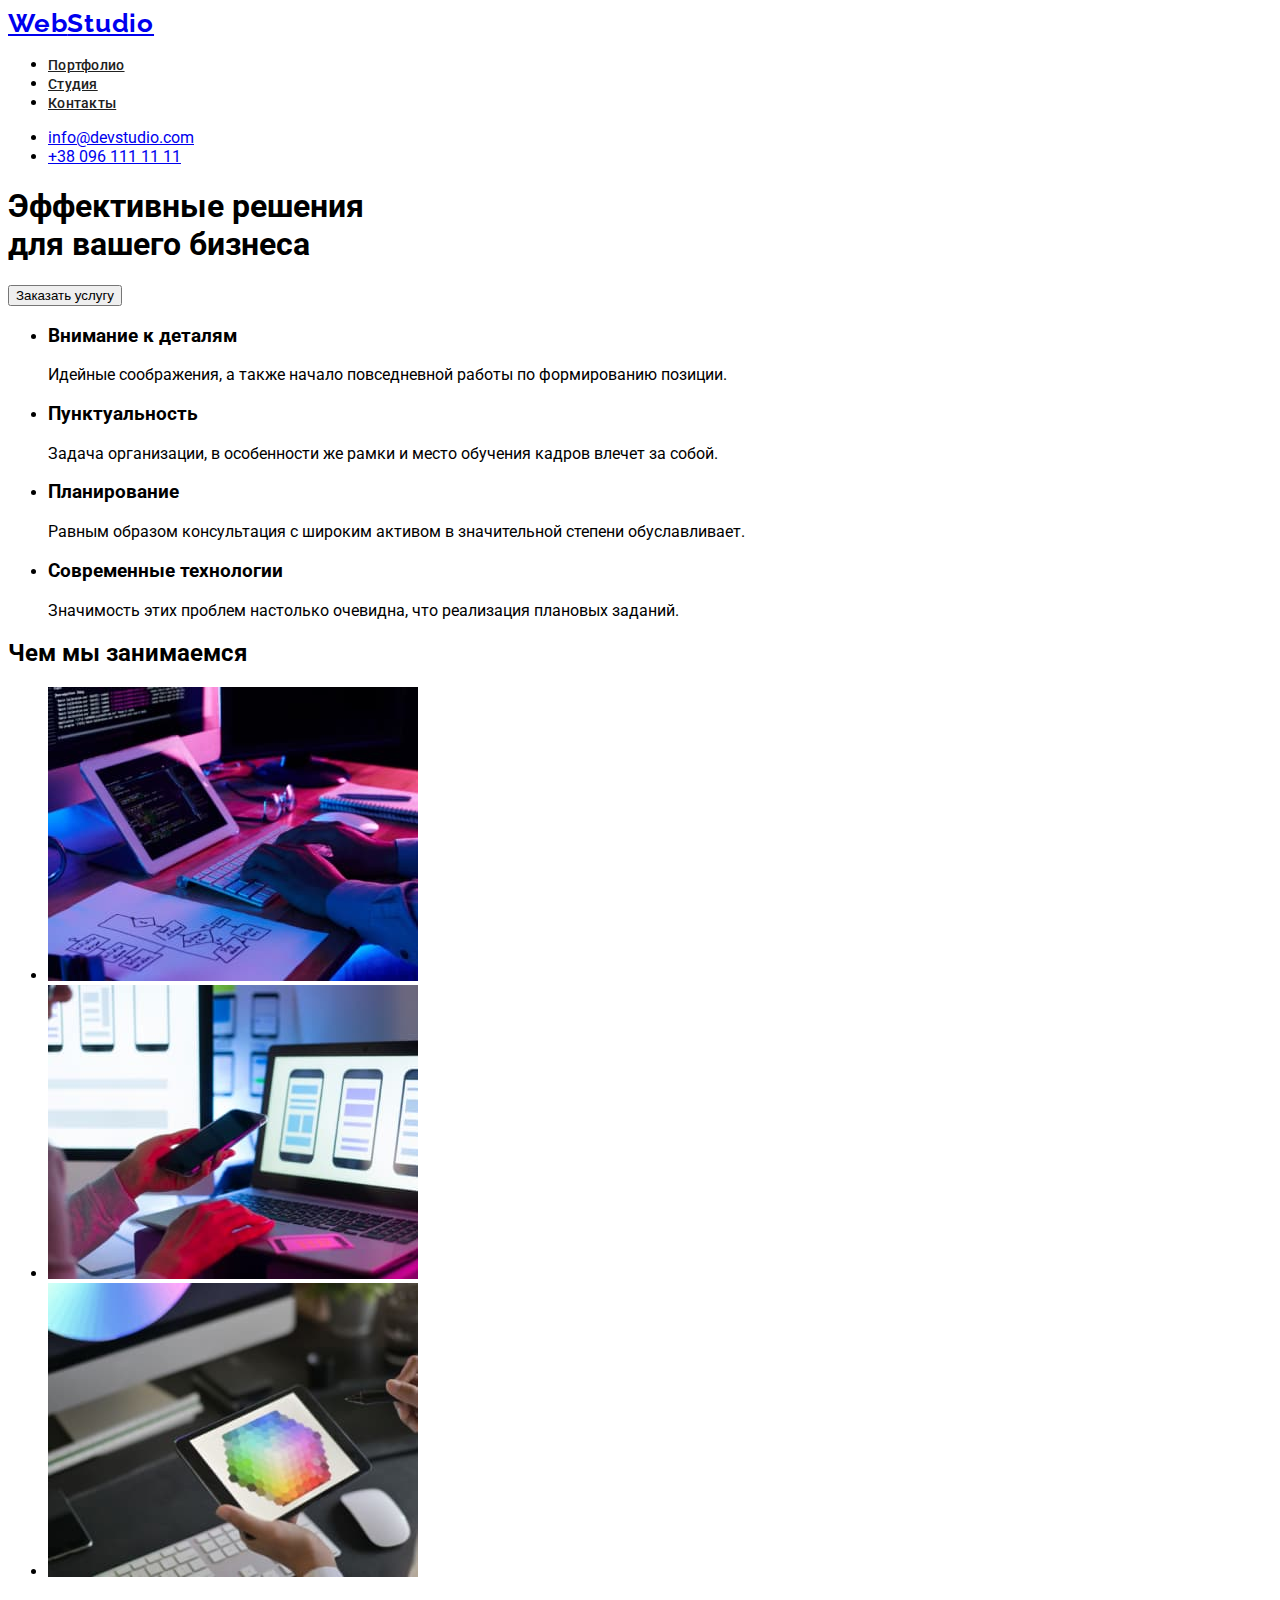
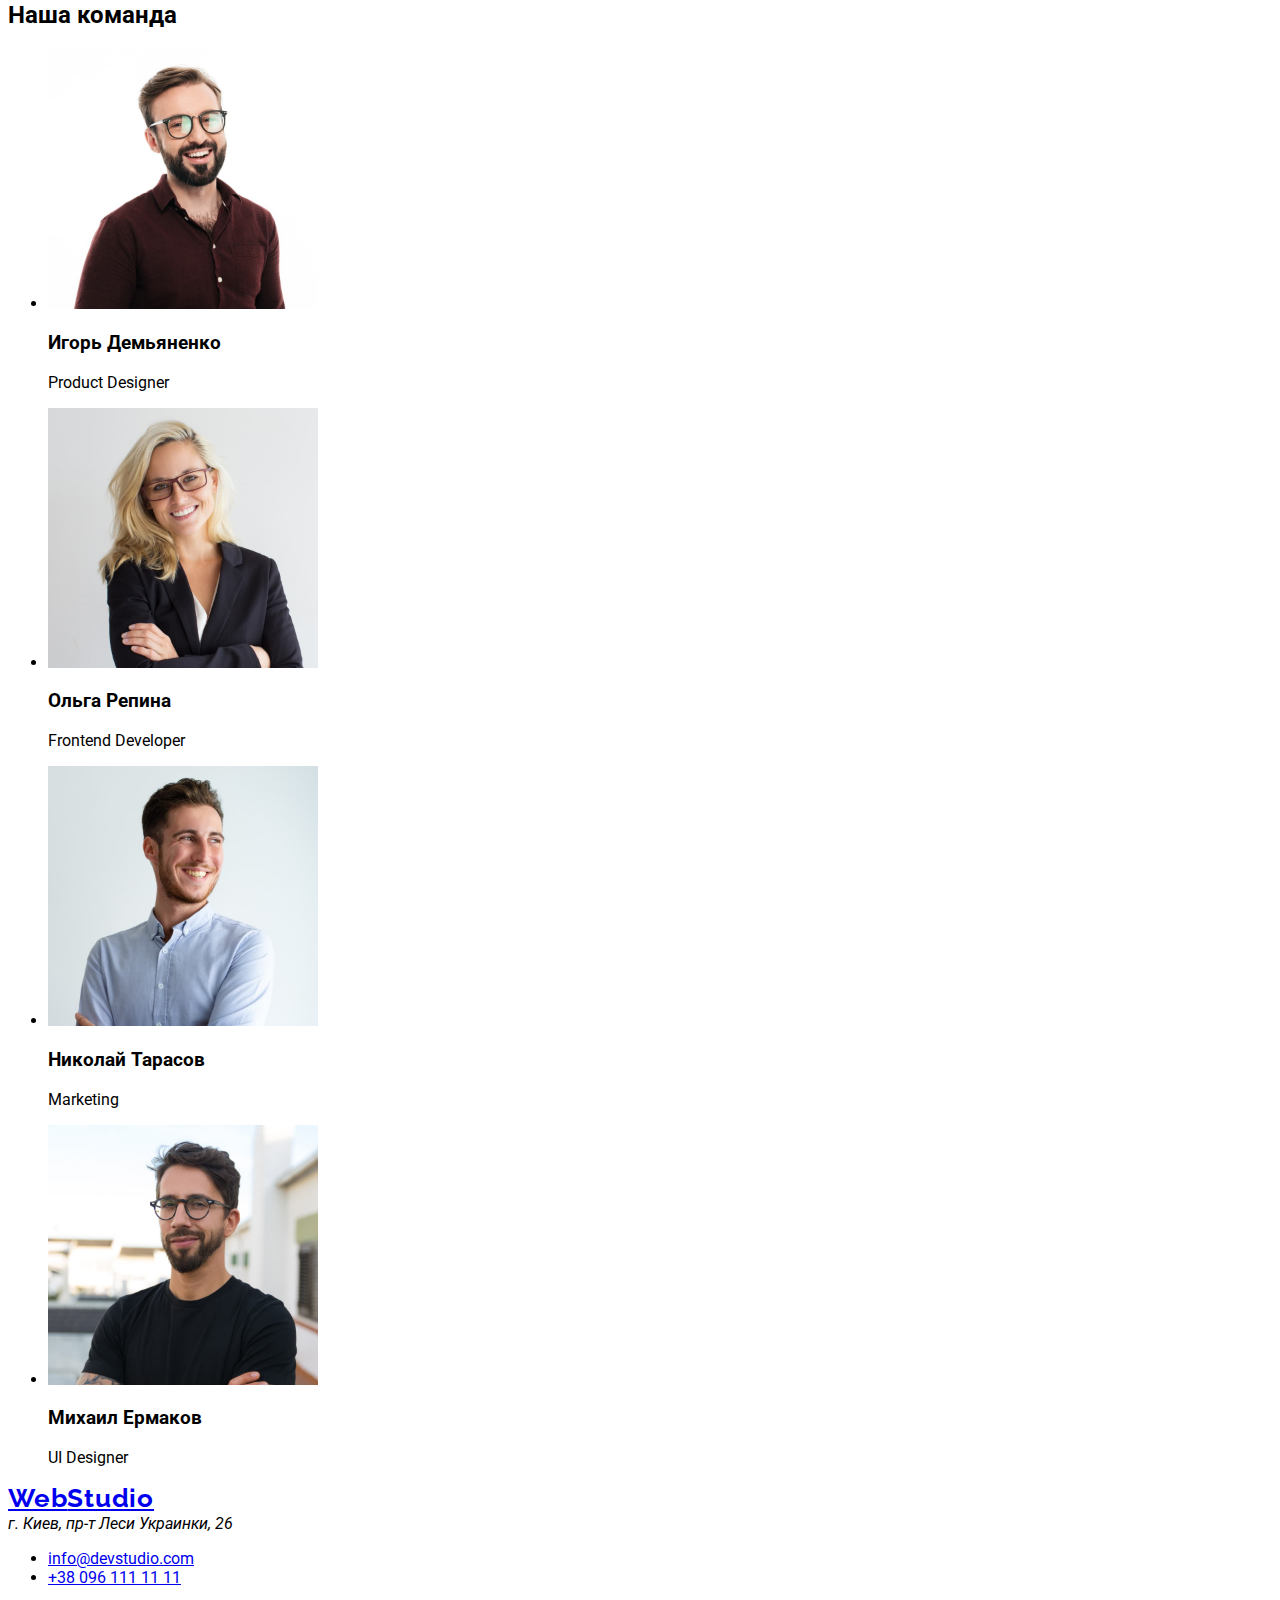
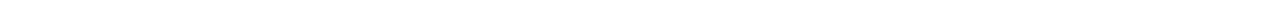
==== index.html @ a4165c79 "Add styles" ====
<!DOCTYPE html>
<html lang="ru">
<head>
    <meta charset="UTF-8">
    <meta http-equiv="X-UA-Compatible" content="IE=edge">
    <meta name="viewport" content="width=device-width, initial-scale=1.0">
    <title>WebStudio</title>
    <link rel="preconnect" href="https://fonts.googleapis.com">
    <link rel="preconnect" href="https://fonts.gstatic.com" crossorigin>
    <link href="https://fonts.googleapis.com/css2?family=Raleway:wght@700&family=Roboto:wght@400;500;700;900&display=swap"
        rel="stylesheet">
    <link rel="stylesheet" href="https://cdnjs.cloudflare.com/ajax/libs/modern-normalize/1.1.0/modern-normalize.min.css"
        integrity="sha512-wpPYUAdjBVSE4KJnH1VR1HeZfpl1ub8YT/NKx4PuQ5NmX2tKuGu6U/JRp5y+Y8XG2tV+wKQpNHVUX03MfMFn9Q=="
        crossorigin="anonymous" referrerpolicy="no-referrer" />
    <link rel="stylesheet" href="./css/styles.css">
</head>
<body>
<header>
    <a class="logo-header" href="./index.html" lang="en"><span>Web</span>Studio</a>
    <nav>
        <ul>
            <li><a href="./portfolio.html" class="nav-link">Портфолио</a></li>
            <li><a href="./index.html" class="nav-link">Студия</a></li>
            <li><a href="#contacts" class="nav-link">Контакты</a></li>
        </ul>
    </nav>
        <ul>
            <li><a href="mailto:info@devstudio.com">info@devstudio.com</a></li>
            <li><a href="tel:+380961111111">+38 096 111 11 11</a></li>
        </ul>
    </header>

<main>
    <!--Герой-->
    <section>
        <h1>Эффективные решения<br>для вашего бизнеса</h1>
        <button type="button">Заказать услугу</button>
    </section>
    
    <!--Особенности-->
    <section>
        <h2 style="display: none">Особенности</h2>
        <ul>
            <li>
                <h3>Внимание к деталям</h3>
                <p>Идейные соображения, а также начало повседневной работы по формированию позиции.</p>
            </li>
            <li>
                <h3>Пунктуальность</h3>
                <p>Задача организации, в особенности же рамки и место обучения кадров влечет за собой.</p>
            </li>
            <li>
                <h3>Планирование</h3>
                <p>Равным образом консультация с широким активом в значительной степени обуславливает.</p>
            </li>
            <li>
                <h3>Современные технологии</h3>
                <p>Значимость этих проблем настолько очевидна, что реализация плановых заданий.</p>
            </li>
        </ul>
    </section>

    <!--Чем мы занимаемся-->
    <section>
        <h2>Чем мы занимаемся</h2>
        <ul>
            <li>
                <img src="./img/img1.jpg" alt="Планшет и клавиатура на столе" width="370">
            </li>
            <li>
                <img src="./img/img2.jpg" alt="Смартфон в руках на фоне ноутбука" width="370">
            </li>
            <li>
                <img src="./img/img3.jpg" alt="На планшете показана раскладка цветов" width="370">
            </li>
        </ul>
    </section>

    <!--Наша команда-->
    <section>
        <h2>Наша команда</h2>
        <ul>
            <li>
                <img src="./img/photo-igor.jpg" alt="Игорь Демьяненко" width="270">
                <h3>Игорь Демьяненко</h3>
                <p lang="en">Product Designer</p>
            </li>
            <li>
                <img src="./img/photo-olga.jpg" alt="Ольга Репина" width="270">
                <h3>Ольга Репина</h3>
                <p lang="en">Frontend Developer</p>
            </li>
            <li>
                <img src="./img/photo-nikolaj.jpg" alt="Николай Тарасов" width="270">
                <h3>Николай Тарасов</h3>
                <p lang="en">Marketing</p>
            </li>
            <li>
                <img src="./img//photo-mike.jpg" alt="Михаил Ермаков" width="270">
                <h3>Михаил Ермаков</h3>
                <p lang="en">UI Designer</p>
            </li>
        </ul>
    </section>
</main>

<footer id="contacts">
    <a class="logo-header" href="./index.html" lang="en"><span>Web</span>Studio</a>
    <address>г. Киев, пр-т Леси Украинки, 26</address>
    <ul>
        <li><a href="mailto:info@devstudio.com">info@devstudio.com</a></li>
        <li><a href="tel:+380961111111">+38 096 111 11 11</a></li>
    </ul>
</footer>

</body>
</html>
---- css/styles.css ----
:root{
   --body-background: #FFFFFF; 
   --header-color: #212121;
   --text-color:#757575;
}
/* font-family: 'Raleway', sans-serif;
font-family: 'Roboto', sans-serif; */

body{
  font-family: 'Roboto', sans-serif;
  background-color: var(--body-background);  
}

.logo-header{
   font-family: 'Raleway', sans-serif; 
   font-weight: bold;
   font-size: 26px;
   line-height: 1.19;
/* identical to box height */

   letter-spacing: 0.03em;
}
.nav-link{
    font-weight: 500;
    font-size: 14px;
    line-height: 1.14;
    letter-spacing: 0.02em;

    color: var(--header-color);
}
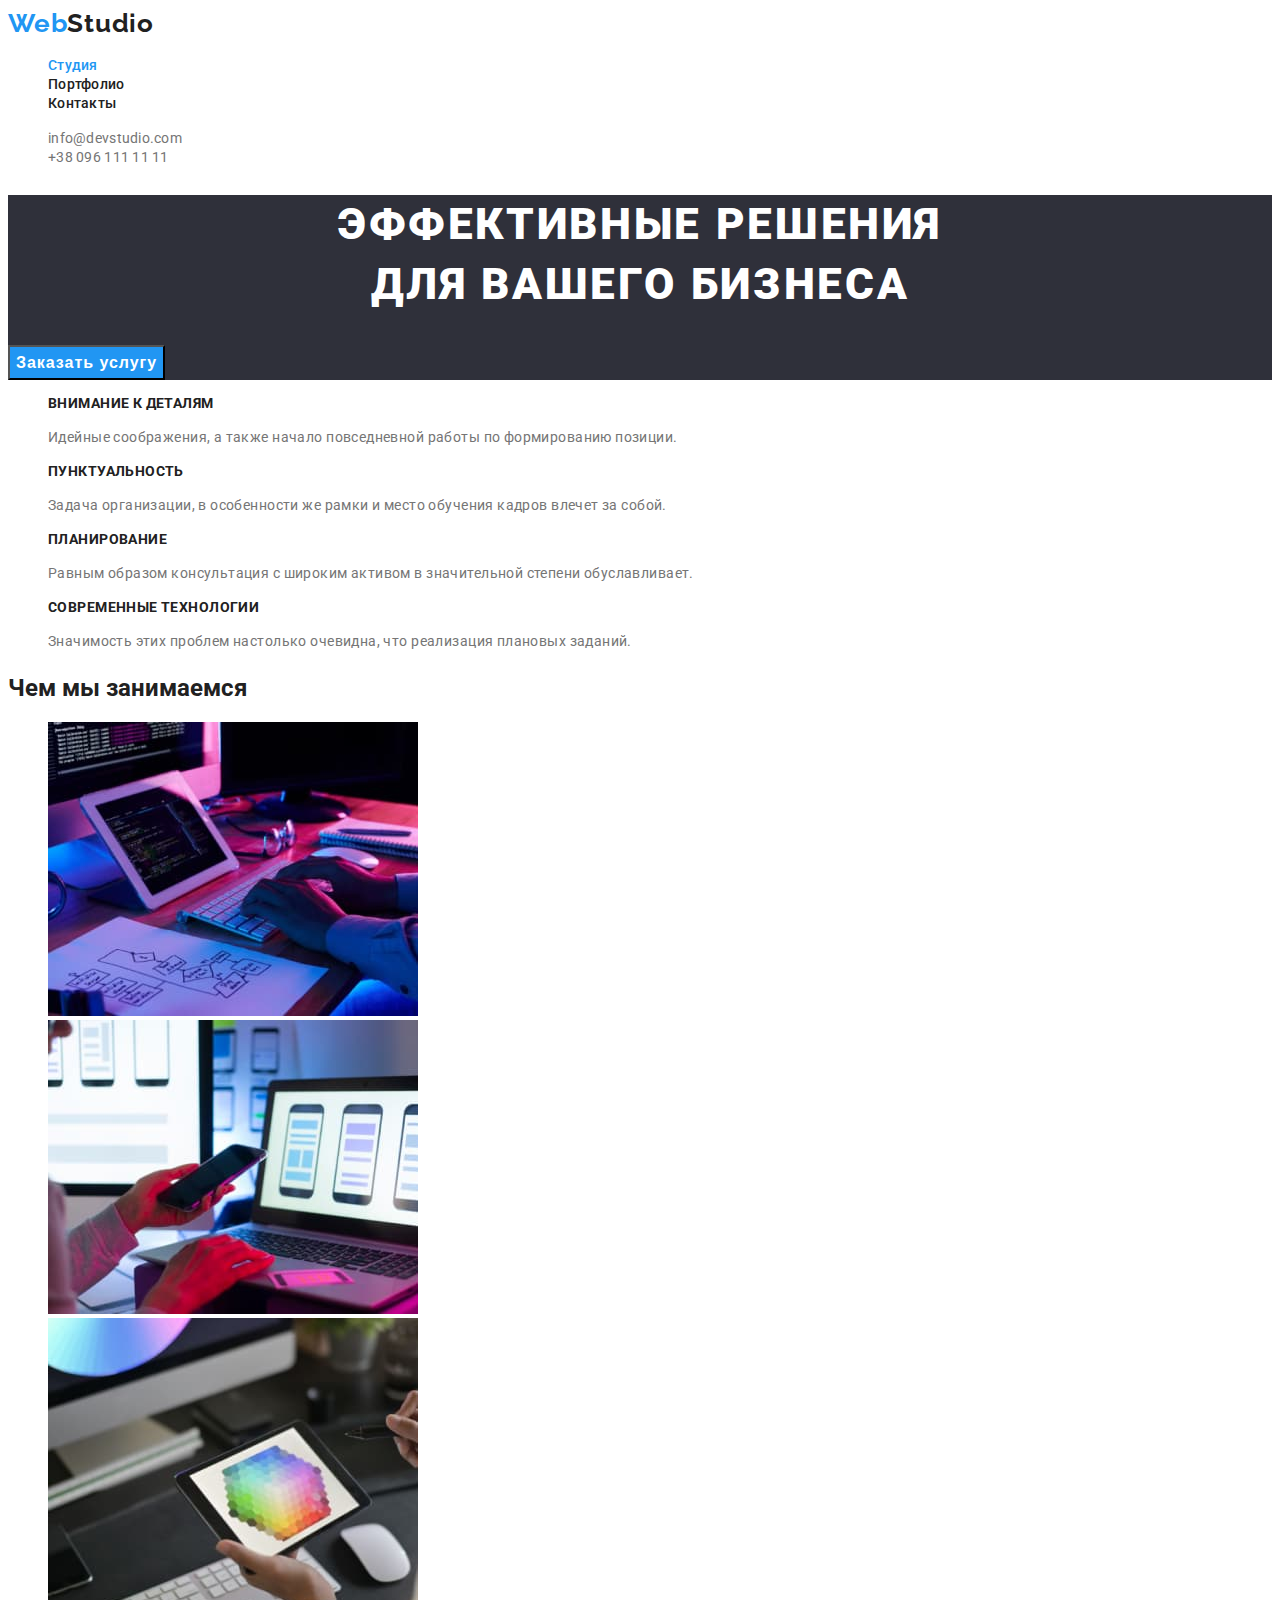
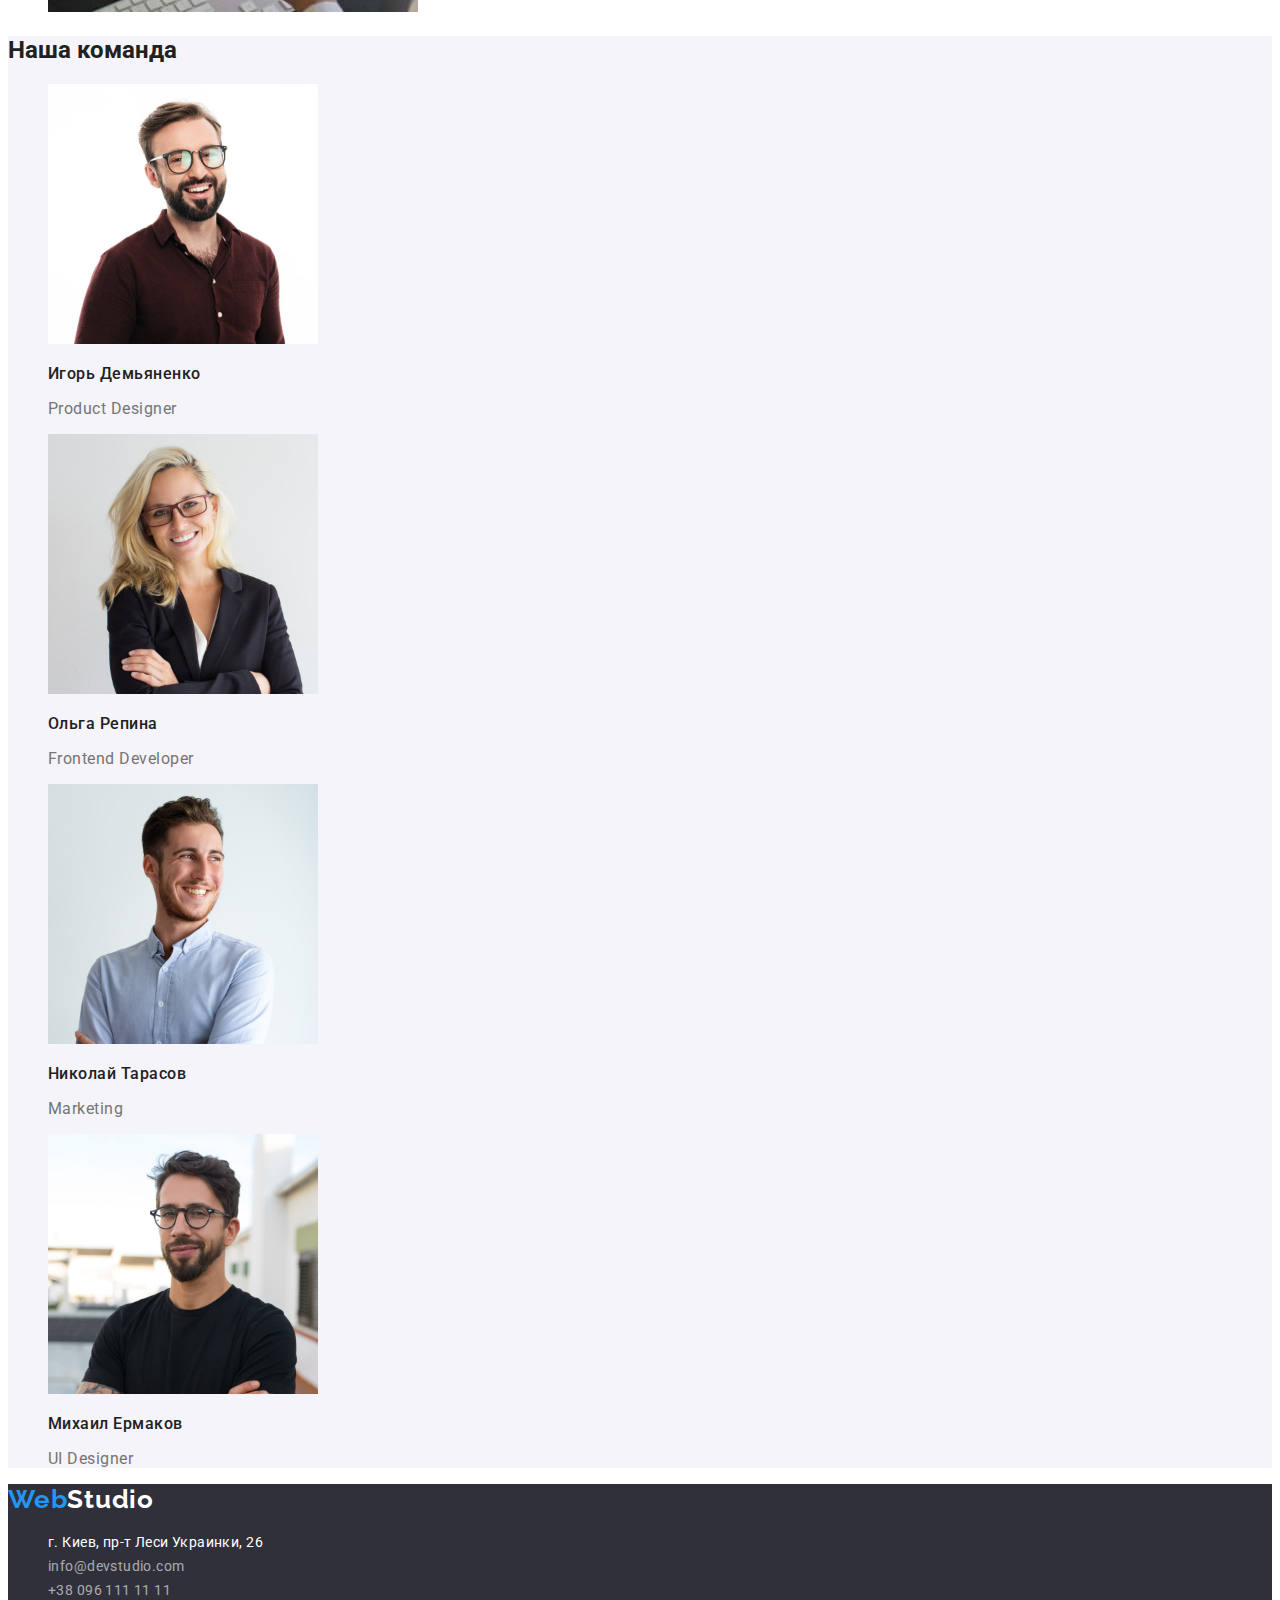
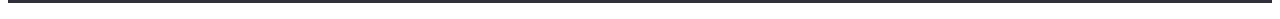
==== commit c2e4d90b: "Add css: color and fonts" ====
--- a/index.html
+++ b/index.html
@@ -16,54 +16,54 @@
 </head>
 <body>
 <header>
-    <a class="logo-header" href="./index.html" lang="en"><span>Web</span>Studio</a>
+    <a class="logo" href="./index.html" lang="en"><span class="logo-web">Web</span>Studio</a>
     <nav>
         <ul>
+            <li><a href="./index.html" class="nav-link current">Студия</a></li>
             <li><a href="./portfolio.html" class="nav-link">Портфолио</a></li>
-            <li><a href="./index.html" class="nav-link">Студия</a></li>
             <li><a href="#contacts" class="nav-link">Контакты</a></li>
         </ul>
     </nav>
         <ul>
-            <li><a href="mailto:info@devstudio.com">info@devstudio.com</a></li>
-            <li><a href="tel:+380961111111">+38 096 111 11 11</a></li>
+            <li><a class="contact-link" href="mailto:info@devstudio.com">info@devstudio.com</a></li>
+            <li><a class="contact-link" href="tel:+380961111111">+38 096 111 11 11</a></li>
         </ul>
     </header>
 
 <main>
     <!--Герой-->
-    <section>
-        <h1>Эффективные решения<br>для вашего бизнеса</h1>
-        <button type="button">Заказать услугу</button>
+    <section class="hero">
+        <h1 class="hero-title">Эффективные решения<br>для вашего бизнеса</h1>
+        <button class="button primary" type="button">Заказать услугу</button>
     </section>
     
     <!--Особенности-->
-    <section>
+    <section class="section">
         <h2 style="display: none">Особенности</h2>
-        <ul>
+        <ul class="features-list">
             <li>
-                <h3>Внимание к деталям</h3>
-                <p>Идейные соображения, а также начало повседневной работы по формированию позиции.</p>
+                <h3 class="title">Внимание к деталям</h3>
+                <p class="features-item">Идейные соображения, а также начало повседневной работы по формированию позиции.</p>
             </li>
             <li>
-                <h3>Пунктуальность</h3>
-                <p>Задача организации, в особенности же рамки и место обучения кадров влечет за собой.</p>
+                <h3 class="title">Пунктуальность</h3>
+                <p class="features-item">Задача организации, в особенности же рамки и место обучения кадров влечет за собой.</p>
             </li>
             <li>
-                <h3>Планирование</h3>
-                <p>Равным образом консультация с широким активом в значительной степени обуславливает.</p>
+                <h3 class="title">Планирование</h3>
+                <p class="features-item">Равным образом консультация с широким активом в значительной степени обуславливает.</p>
             </li>
             <li>
-                <h3>Современные технологии</h3>
-                <p>Значимость этих проблем настолько очевидна, что реализация плановых заданий.</p>
+                <h3 class="title">Современные технологии</h3>
+                <p class="features-item">Значимость этих проблем настолько очевидна, что реализация плановых заданий.</p>
             </li>
         </ul>
     </section>
 
     <!--Чем мы занимаемся-->
-    <section>
-        <h2>Чем мы занимаемся</h2>
-        <ul>
+    <section class="section">
+        <h2 class="section-title">Чем мы занимаемся</h2>
+        <ul class="service-list">
             <li>
                 <img src="./img/img1.jpg" alt="Планшет и клавиатура на столе" width="370">
             </li>
@@ -77,40 +77,42 @@
     </section>
 
     <!--Наша команда-->
-    <section>
-        <h2>Наша команда</h2>
-        <ul>
+    <section class="section team">
+        <h2 class="section-title">Наша команда</h2>
+        <ul class="team-list">
             <li>
                 <img src="./img/photo-igor.jpg" alt="Игорь Демьяненко" width="270">
-                <h3>Игорь Демьяненко</h3>
-                <p lang="en">Product Designer</p>
+                <h3 class="title">Игорь Демьяненко</h3>
+                <p class="team-item-profile" lang="en">Product Designer</p>
             </li>
             <li>
                 <img src="./img/photo-olga.jpg" alt="Ольга Репина" width="270">
-                <h3>Ольга Репина</h3>
-                <p lang="en">Frontend Developer</p>
+                <h3 class="title">Ольга Репина</h3>
+                <p class="team-item-profile" lang="en">Frontend Developer</p>
             </li>
             <li>
                 <img src="./img/photo-nikolaj.jpg" alt="Николай Тарасов" width="270">
-                <h3>Николай Тарасов</h3>
-                <p lang="en">Marketing</p>
+                <h3 class="title">Николай Тарасов</h3>
+                <p class="team-item-profile" lang="en">Marketing</p>
             </li>
             <li>
                 <img src="./img//photo-mike.jpg" alt="Михаил Ермаков" width="270">
-                <h3>Михаил Ермаков</h3>
-                <p lang="en">UI Designer</p>
+                <h3 class="title">Михаил Ермаков</h3>
+                <p class="team-item-profile" lang="en">UI Designer</p>
             </li>
         </ul>
     </section>
 </main>
 
 <footer id="contacts">
-    <a class="logo-header" href="./index.html" lang="en"><span>Web</span>Studio</a>
-    <address>г. Киев, пр-т Леси Украинки, 26</address>
-    <ul>
-        <li><a href="mailto:info@devstudio.com">info@devstudio.com</a></li>
-        <li><a href="tel:+380961111111">+38 096 111 11 11</a></li>
+    <a class="logo footer" href="./index.html" lang="en"><span class="logo-web">Web</span>Studio</a>
+    <address>
+    <ul class="footer-list">
+        <li><a class="address-link" href="https://goo.gl/maps/L3QvmrdTpUSkbaW27" target="_blank" rel="noopener noreferrer">г. Киев, пр-т Леси Украинки, 26</a></li>
+        <li><a class="contact-link" href="mailto:info@devstudio.com">info@devstudio.com</a></li>
+        <li><a class="contact-link" href="tel:+380961111111">+38 096 111 11 11</a></li>
     </ul>
+    </address>
 </footer>
 
 </body>
--- a/css/styles.css
+++ b/css/styles.css
@@ -1,30 +1,220 @@
-:root{
-   --body-background: #FFFFFF; 
-   --header-color: #212121;
-   --text-color:#757575;
-}
+/* цвет основного текста #757575; */
+/* цвет теста заголовков #212121; */
+/* цвет акцента #2196F3; */
+/* цвет теста контактов в футере rgba(255, 255, 255, 0.6); */
+/* белый цвет текста #FFFFFF */
+
+
+/* основной цвет фона #FFFFFF; */
+/* дополнительный цвет фона #F5F4FA; */
+/* цвет фона футера #2F303A; */
+
 /* font-family: 'Raleway', sans-serif;
 font-family: 'Roboto', sans-serif; */
 
+
+:root{
+   --body-background-color: #FFFFFF; 
+   --title-text-color: #212121;
+   --primary-text-color:#757575;
+   --accent-color:#2196F3;
+   --white-text-color:#FFFFFF;
+   --footer-bg-color:#2F303A;
+   --secondary-bg-color:#F5F4FA;
+   --footer-contact-text-color:rgba(255, 255, 255, 0.6);
+}
+
+
 body{
   font-family: 'Roboto', sans-serif;
-  background-color: var(--body-background);  
-}
-
-.logo-header{
+  color: var(--primary-text-color);
+  background-color: var(--body-background-color);  
+}
+ul{
+   list-style: none;
+}
+
+a{
+   text-decoration: none;
+}
+
+.logo{
    font-family: 'Raleway', sans-serif; 
    font-weight: bold;
    font-size: 26px;
    line-height: 1.19;
-/* identical to box height */
-
-   letter-spacing: 0.03em;
-}
+   letter-spacing: 0.03em;
+   color: var(--title-text-color);
+}
+
+.logo-web{
+color: var(--accent-color);
+}
+
 .nav-link{
     font-weight: 500;
     font-size: 14px;
     line-height: 1.14;
     letter-spacing: 0.02em;
-
-    color: var(--header-color);
+    color: var(--title-text-color);
+}
+
+.nav-link:hover, 
+.nav-link:focus{
+color: var(--accent-color);
+}
+
+.nav-link.current{
+   color: var(--accent-color);
+}
+
+/* Телефон и почта */
+
+.contact-link{
+   font-size: 14px;
+   line-height: 1.14;
+   letter-spacing: 0.02em;
+   color: var(--primary-text-color);
+}
+
+.footer-list .contact-link{
+   font-style: normal;
+   font-weight: normal;
+   line-height: 1.71;
+   letter-spacing: 0.03em;
+   color: var(--footer-contact-text-color);
+}
+
+.contact-link:hover,
+.contact-link:focus,
+.address-link:hover,
+.address-link:focus {
+   color: var(--accent-color);
+}
+
+/* герой */
+
+.hero{
+   background-color: var(--footer-bg-color);
+}
+
+.hero-title{
+   font-weight: 900;
+   font-size: 44px;
+   line-height: 1.36;
+   text-align: center;
+   letter-spacing: 0.06em;
+   text-transform: uppercase;
+   color: var(--white-text-color);
+}
+.button.primary{
+   font-weight: bold;
+   font-size: 16px;
+   line-height: 1.87;
+   align-items: center;
+   display: flex;
+   text-align: center;
+   letter-spacing: 0.06em;
+   color: var(--white-text-color);
+   background-color: var(--accent-color);
+}
+
+.button.primary:hover{
+   background-color: #188CE8;
+   cursor: pointer;
+}
+
+/* Особенности */
+.features-list .title{
+   font-size: 14px;
+   line-height: 1.14;
+   letter-spacing: 0.03em;
+   text-transform: uppercase;
+   color: var(--title-text-color);
+}
+
+.features-item{
+   font-size: 14px;
+   line-height: 1.71;
+   letter-spacing: 0.03em;
+}
+
+/* Чем мы занимаемся */
+
+.section-title{
+   color: var(--title-text-color);
+}
+
+/* Наша команда */
+
+.team{
+background-color: var(--secondary-bg-color);
+}
+
+.team-list .title{
+   font-weight: 500;
+   font-size: 16px;
+   line-height: 1.19;
+   /* text-align: center; */
+   letter-spacing: 0.03em;
+   color: var(--title-text-color);
+}
+
+.team-item-profile{
+   font-size: 16px;
+   line-height: 19px;
+   /* text-align: center; */
+   letter-spacing: 0.03em;
+}
+
+
+/* Футер */
+#contacts{
+   background-color: var(--footer-bg-color);
+   }
+
+   .footer{
+      color: var(--white-text-color);
+   }
+
+   .address-link{
+      font-style: normal;
+      font-weight: normal;
+      font-size: 14px;
+      line-height: 1.71;
+      letter-spacing: 0.03em;
+      color: var(--white-text-color);
+   }
+
+
+/* ПОРТФОЛИО */
+
+.filter-button{
+   font-weight: 500;
+   font-size: 16px;
+   line-height: 1,62;
+   text-align: center;
+   letter-spacing: 0.03em;
+   color: var(--title-text-color);
+   background-color: var(--secondary-bg-color);
+   cursor: pointer;
+}
+
+.filter-button:hover,
+.filter-button:focus{
+   color: var(--white-text-color);
+   background-color: var(--accent-color);
+}
+
+.project-list .title{
+   font-size: 18px;
+   line-height: 2;
+   letter-spacing: 0.06em;
+   color: var(--title-text-color);
+}
+
+.project-item{
+   font-size: 16px;
+   line-height: 1.87;
+   letter-spacing: 0.03em;
 }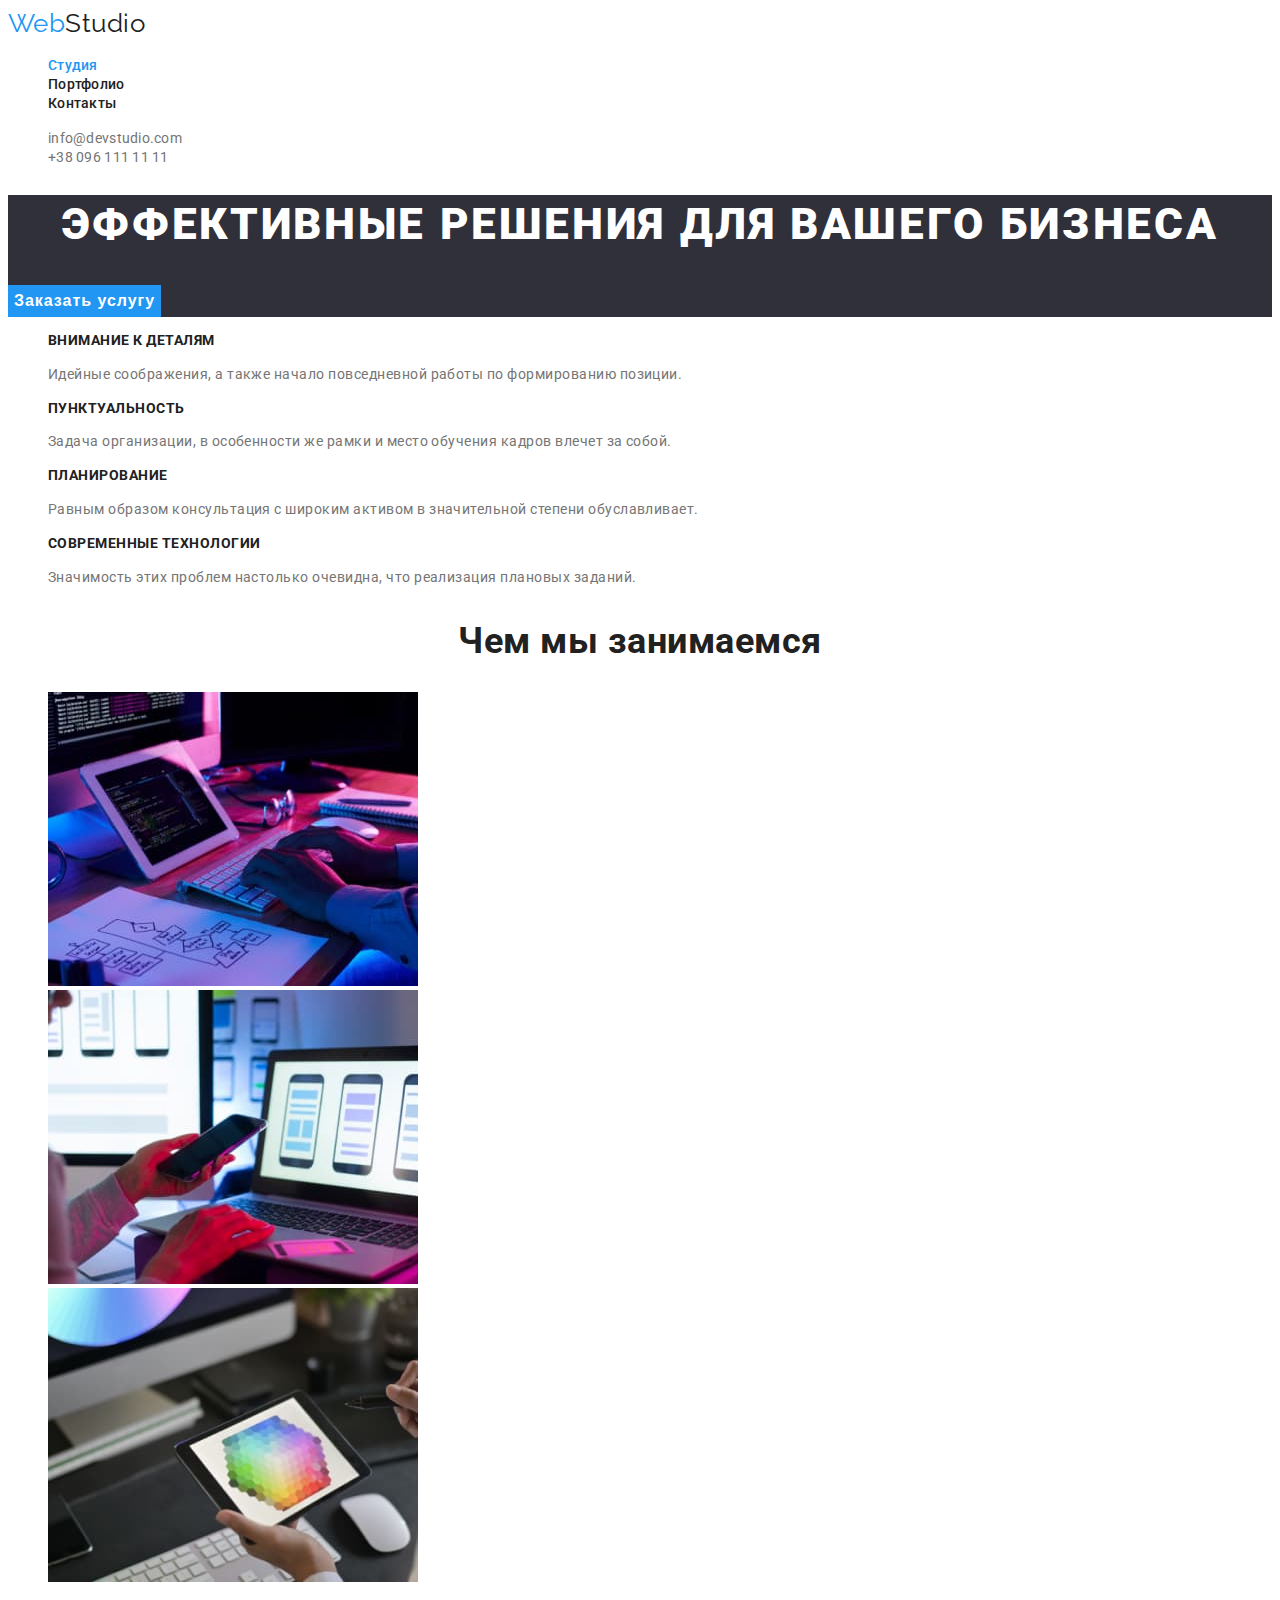
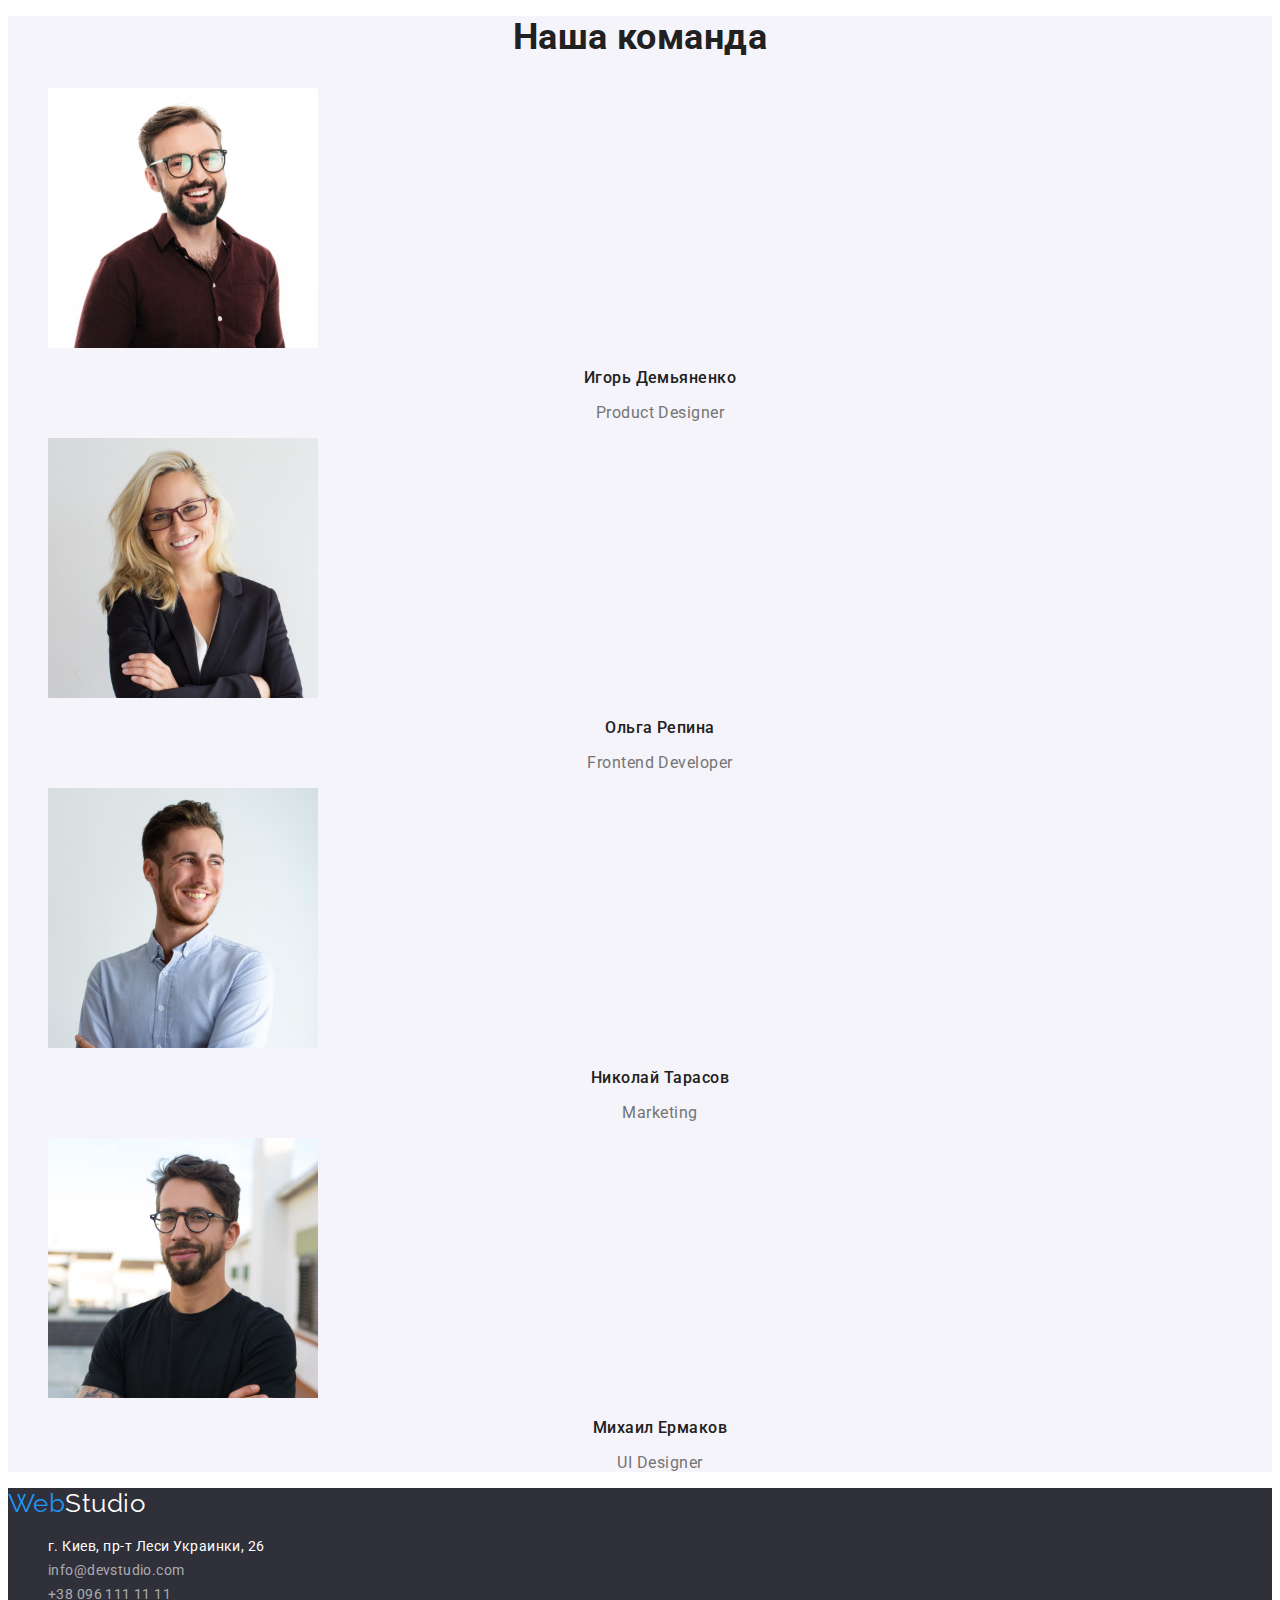
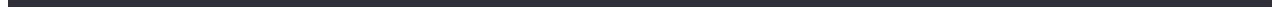
==== commit f6c6ef02: "Next edit color&fonts" ====
--- a/index.html
+++ b/index.html
@@ -33,7 +33,7 @@
 <main>
     <!--Герой-->
     <section class="hero">
-        <h1 class="hero-title">Эффективные решения<br>для вашего бизнеса</h1>
+        <h1 class="hero-title">Эффективные решения для вашего бизнеса</h1>
         <button class="button primary" type="button">Заказать услугу</button>
     </section>
     
--- a/css/styles.css
+++ b/css/styles.css
@@ -27,6 +27,7 @@
 
 body{
   font-family: 'Roboto', sans-serif;
+  letter-spacing: 0.03em;
   color: var(--primary-text-color);
   background-color: var(--body-background-color);  
 }
@@ -40,10 +41,8 @@
 
 .logo{
    font-family: 'Raleway', sans-serif; 
-   font-weight: bold;
    font-size: 26px;
    line-height: 1.19;
-   letter-spacing: 0.03em;
    color: var(--title-text-color);
 }
 
@@ -77,9 +76,100 @@
    color: var(--primary-text-color);
 }
 
-.footer-list .contact-link{
+
+/* герой */
+
+.hero{
+   background-color: var(--footer-bg-color);
+}
+
+.hero-title{
+   font-weight: 900;
+   font-size: 44px;
+   line-height: 1.36;
+   text-align: center;
+   letter-spacing: 0.06em;
+   text-transform: uppercase;
+   color: var(--white-text-color);
+}
+.button.primary{
+   font-weight: 700;
+   font-size: 16px;
+   line-height: 1.87;
+   letter-spacing: 0.06em;
+   color: var(--white-text-color);
+   background-color: var(--accent-color);
+   cursor: pointer;
+   border: none;
+}
+
+.button.primary:hover{
+   background-color: #188CE8;
+   }
+
+/* Особенности */
+.features-list .title{
+   font-size: 14px;
+   line-height: 1.14;
+   text-transform: uppercase;
+   color: var(--title-text-color);
+}
+
+.features-item{
+   font-size: 14px;
+   line-height: 1.71;
+}
+
+/* Чем мы занимаемся */
+
+.section-title{
+   font-size: 36px;
+   line-height: 1.17;
+   text-align: center;
+   color: var(--title-text-color);
+}
+
+/* Наша команда */
+
+.team{
+background-color: var(--secondary-bg-color);
+}
+
+.team-list .title{
+   font-weight: 500;
+   font-size: 16px;
+   line-height: 1.19;
+   text-align: center;
+   color: var(--title-text-color);
+}
+
+.team-item-profile{
+   font-size: 16px;
+   line-height: 1.19;
+   text-align: center;
+}
+
+
+/* Футер */
+#contacts{
+   background-color: var(--footer-bg-color);
+   }
+
+   .footer{
+      color: var(--white-text-color);
+   }
+
+   .address-link{
+      font-style: normal;
+      font-weight: 400;
+      font-size: 14px;
+      line-height: 1.71;
+      color: var(--white-text-color);
+   }
+
+   .footer-list .contact-link{
    font-style: normal;
-   font-weight: normal;
+   font-weight: 400;
    line-height: 1.71;
    letter-spacing: 0.03em;
    color: var(--footer-contact-text-color);
@@ -92,111 +182,17 @@
    color: var(--accent-color);
 }
 
-/* герой */
-
-.hero{
-   background-color: var(--footer-bg-color);
-}
-
-.hero-title{
-   font-weight: 900;
-   font-size: 44px;
-   line-height: 1.36;
-   text-align: center;
-   letter-spacing: 0.06em;
-   text-transform: uppercase;
-   color: var(--white-text-color);
-}
-.button.primary{
-   font-weight: bold;
-   font-size: 16px;
-   line-height: 1.87;
-   align-items: center;
-   display: flex;
-   text-align: center;
-   letter-spacing: 0.06em;
-   color: var(--white-text-color);
-   background-color: var(--accent-color);
-}
-
-.button.primary:hover{
-   background-color: #188CE8;
-   cursor: pointer;
-}
-
-/* Особенности */
-.features-list .title{
-   font-size: 14px;
-   line-height: 1.14;
-   letter-spacing: 0.03em;
-   text-transform: uppercase;
-   color: var(--title-text-color);
-}
-
-.features-item{
-   font-size: 14px;
-   line-height: 1.71;
-   letter-spacing: 0.03em;
-}
-
-/* Чем мы занимаемся */
-
-.section-title{
-   color: var(--title-text-color);
-}
-
-/* Наша команда */
-
-.team{
-background-color: var(--secondary-bg-color);
-}
-
-.team-list .title{
+
+/* ПОРТФОЛИО */
+
+.filter-button{
+   font-family: inherit;
    font-weight: 500;
    font-size: 16px;
-   line-height: 1.19;
-   /* text-align: center; */
-   letter-spacing: 0.03em;
-   color: var(--title-text-color);
-}
-
-.team-item-profile{
-   font-size: 16px;
-   line-height: 19px;
-   /* text-align: center; */
-   letter-spacing: 0.03em;
-}
-
-
-/* Футер */
-#contacts{
-   background-color: var(--footer-bg-color);
-   }
-
-   .footer{
-      color: var(--white-text-color);
-   }
-
-   .address-link{
-      font-style: normal;
-      font-weight: normal;
-      font-size: 14px;
-      line-height: 1.71;
-      letter-spacing: 0.03em;
-      color: var(--white-text-color);
-   }
-
-
-/* ПОРТФОЛИО */
-
-.filter-button{
-   font-weight: 500;
-   font-size: 16px;
-   line-height: 1,62;
-   text-align: center;
-   letter-spacing: 0.03em;
+   line-height: 1.62;
    color: var(--title-text-color);
    background-color: var(--secondary-bg-color);
+   border: none;
    cursor: pointer;
 }
 
@@ -214,7 +210,7 @@
 }
 
 .project-item{
+   font-weight: 400;
    font-size: 16px;
    line-height: 1.87;
-   letter-spacing: 0.03em;
 }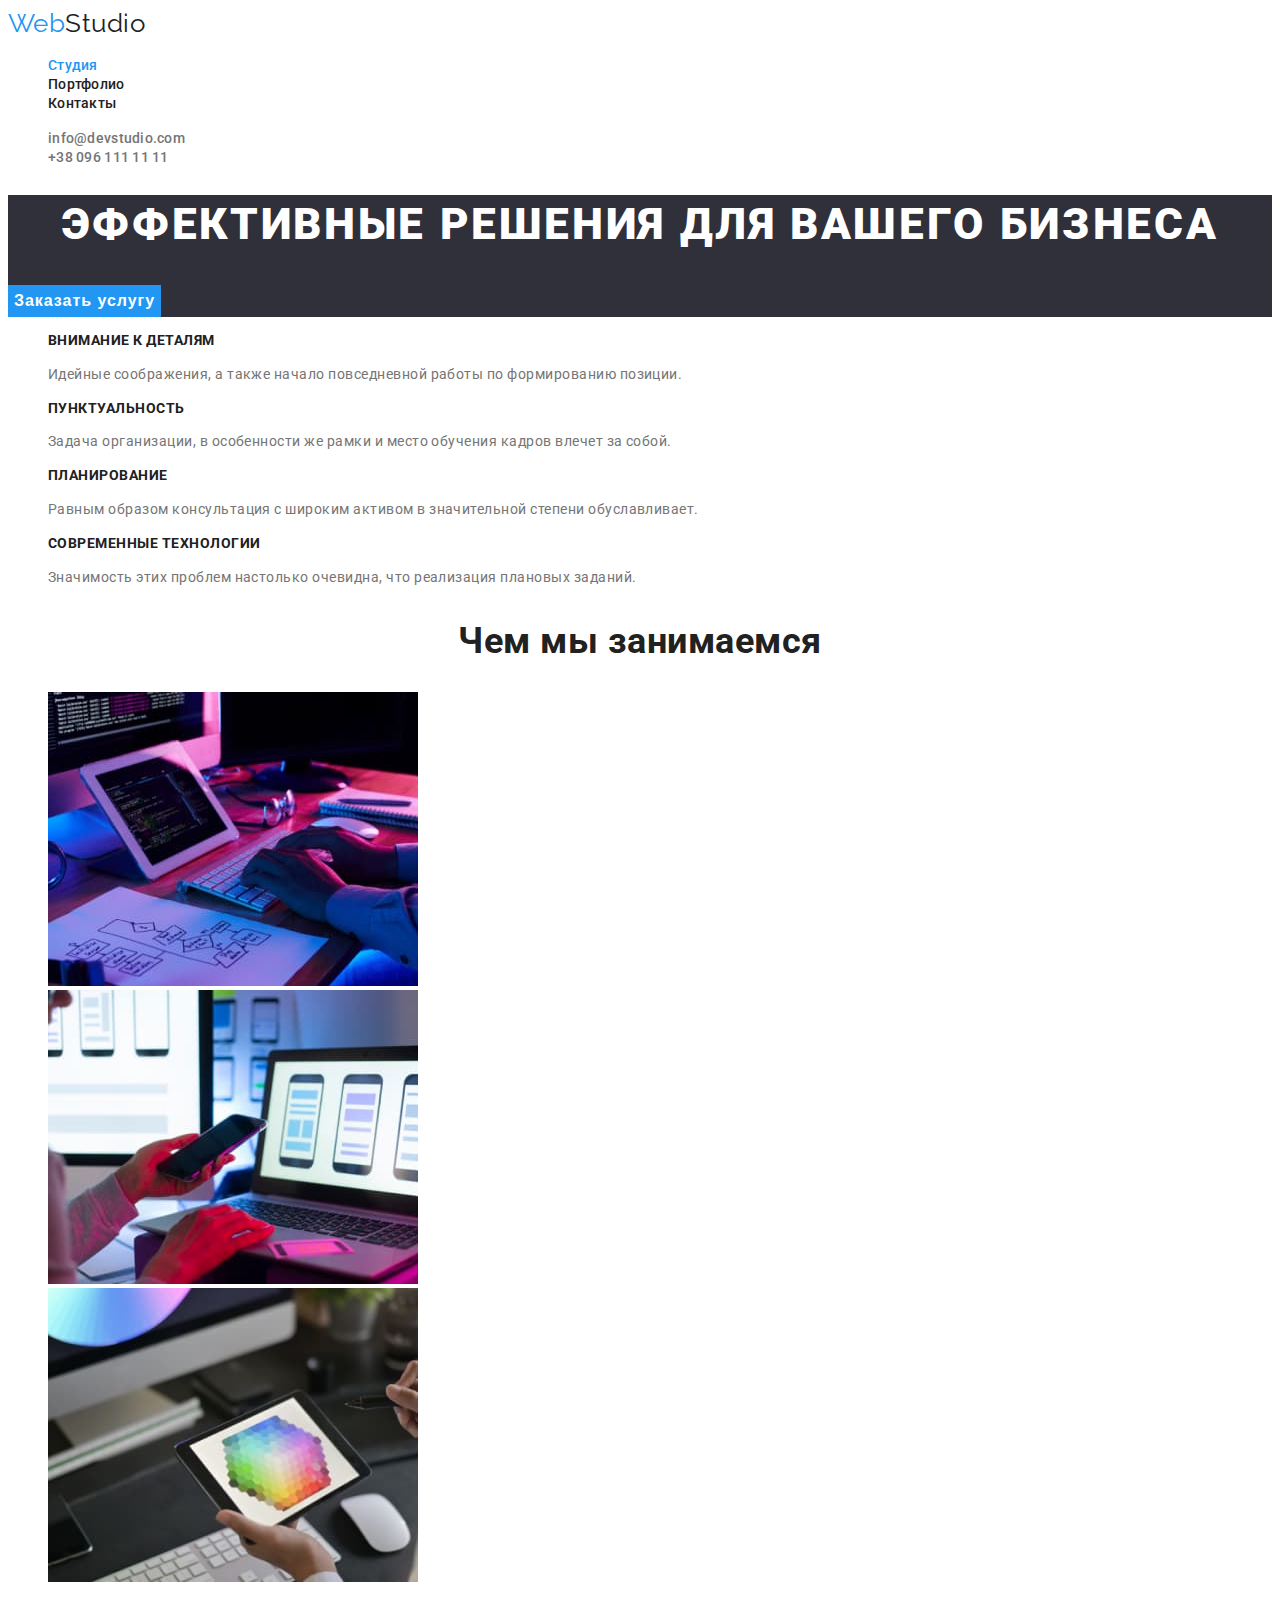
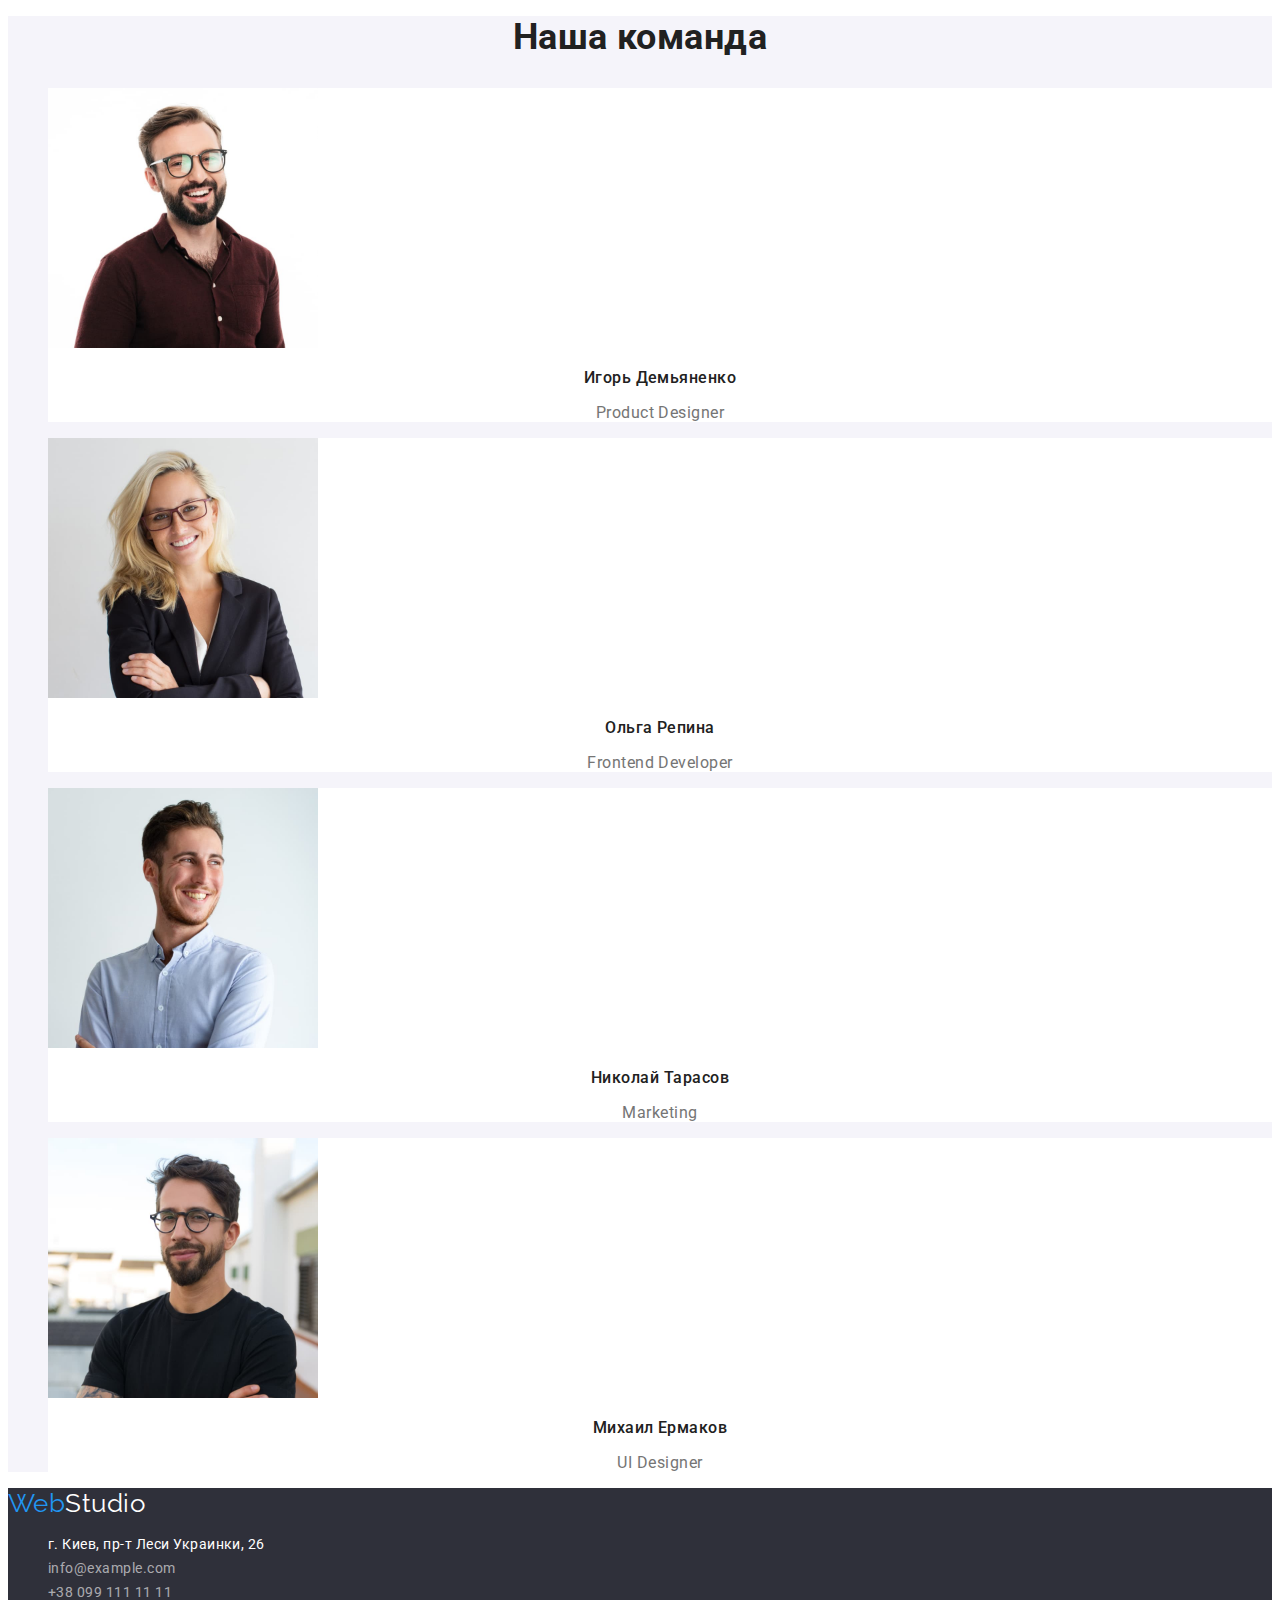
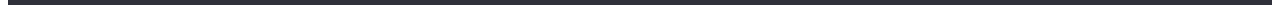
==== commit fdfdb02b: "Correction css" ====
--- a/index.html
+++ b/index.html
@@ -25,8 +25,8 @@
         </ul>
     </nav>
         <ul>
-            <li><a class="contact-link" href="mailto:info@devstudio.com">info@devstudio.com</a></li>
-            <li><a class="contact-link" href="tel:+380961111111">+38 096 111 11 11</a></li>
+            <li><a class="contact-link header" href="mailto:info@devstudio.com">info@devstudio.com</a></li>
+            <li><a class="contact-link header" href="tel:+380961111111">+38 096 111 11 11</a></li>
         </ul>
     </header>
 
@@ -80,22 +80,22 @@
     <section class="section team">
         <h2 class="section-title">Наша команда</h2>
         <ul class="team-list">
-            <li>
+            <li class="team-item">
                 <img src="./img/photo-igor.jpg" alt="Игорь Демьяненко" width="270">
                 <h3 class="title">Игорь Демьяненко</h3>
                 <p class="team-item-profile" lang="en">Product Designer</p>
             </li>
-            <li>
+            <li class="team-item">
                 <img src="./img/photo-olga.jpg" alt="Ольга Репина" width="270">
                 <h3 class="title">Ольга Репина</h3>
                 <p class="team-item-profile" lang="en">Frontend Developer</p>
             </li>
-            <li>
+            <li class="team-item">
                 <img src="./img/photo-nikolaj.jpg" alt="Николай Тарасов" width="270">
                 <h3 class="title">Николай Тарасов</h3>
                 <p class="team-item-profile" lang="en">Marketing</p>
             </li>
-            <li>
+            <li class="team-item">
                 <img src="./img//photo-mike.jpg" alt="Михаил Ермаков" width="270">
                 <h3 class="title">Михаил Ермаков</h3>
                 <p class="team-item-profile" lang="en">UI Designer</p>
@@ -105,12 +105,12 @@
 </main>
 
 <footer id="contacts">
-    <a class="logo footer" href="./index.html" lang="en"><span class="logo-web">Web</span>Studio</a>
+    <a class="logo footer-logo" href="./index.html" lang="en"><span class="logo-web">Web</span>Studio</a>
     <address>
     <ul class="footer-list">
         <li><a class="address-link" href="https://goo.gl/maps/L3QvmrdTpUSkbaW27" target="_blank" rel="noopener noreferrer">г. Киев, пр-т Леси Украинки, 26</a></li>
-        <li><a class="contact-link" href="mailto:info@devstudio.com">info@devstudio.com</a></li>
-        <li><a class="contact-link" href="tel:+380961111111">+38 096 111 11 11</a></li>
+        <li><a class="contact-link footer" href="mailto:info@example.com">info@example.com</a></li>
+        <li><a class="contact-link footer" href="tel:+380991111111">+38 099 111 11 11</a></li>
     </ul>
     </address>
 </footer>
--- a/css/styles.css
+++ b/css/styles.css
@@ -69,13 +69,13 @@
 
 /* Телефон и почта */
 
-.contact-link{
+.contact-link.header{
+   font-weight: 500;
    font-size: 14px;
    line-height: 1.14;
    letter-spacing: 0.02em;
    color: var(--primary-text-color);
 }
-
 
 /* герой */
 
@@ -143,6 +143,10 @@
    color: var(--title-text-color);
 }
 
+.team-item{
+   background-color: var(--body-background-color);
+}
+
 .team-item-profile{
    font-size: 16px;
    line-height: 1.19;
@@ -155,24 +159,23 @@
    background-color: var(--footer-bg-color);
    }
 
-   .footer{
+   .footer-logo{
       color: var(--white-text-color);
    }
 
-   .address-link{
+   .footer-list{
       font-style: normal;
       font-weight: 400;
       font-size: 14px;
       line-height: 1.71;
+   }
+
+   .address-link{
       color: var(--white-text-color);
    }
 
-   .footer-list .contact-link{
-   font-style: normal;
-   font-weight: 400;
-   line-height: 1.71;
-   letter-spacing: 0.03em;
-   color: var(--footer-contact-text-color);
+   .contact-link.footer{
+       color: var(--footer-contact-text-color);
 }
 
 .contact-link:hover,
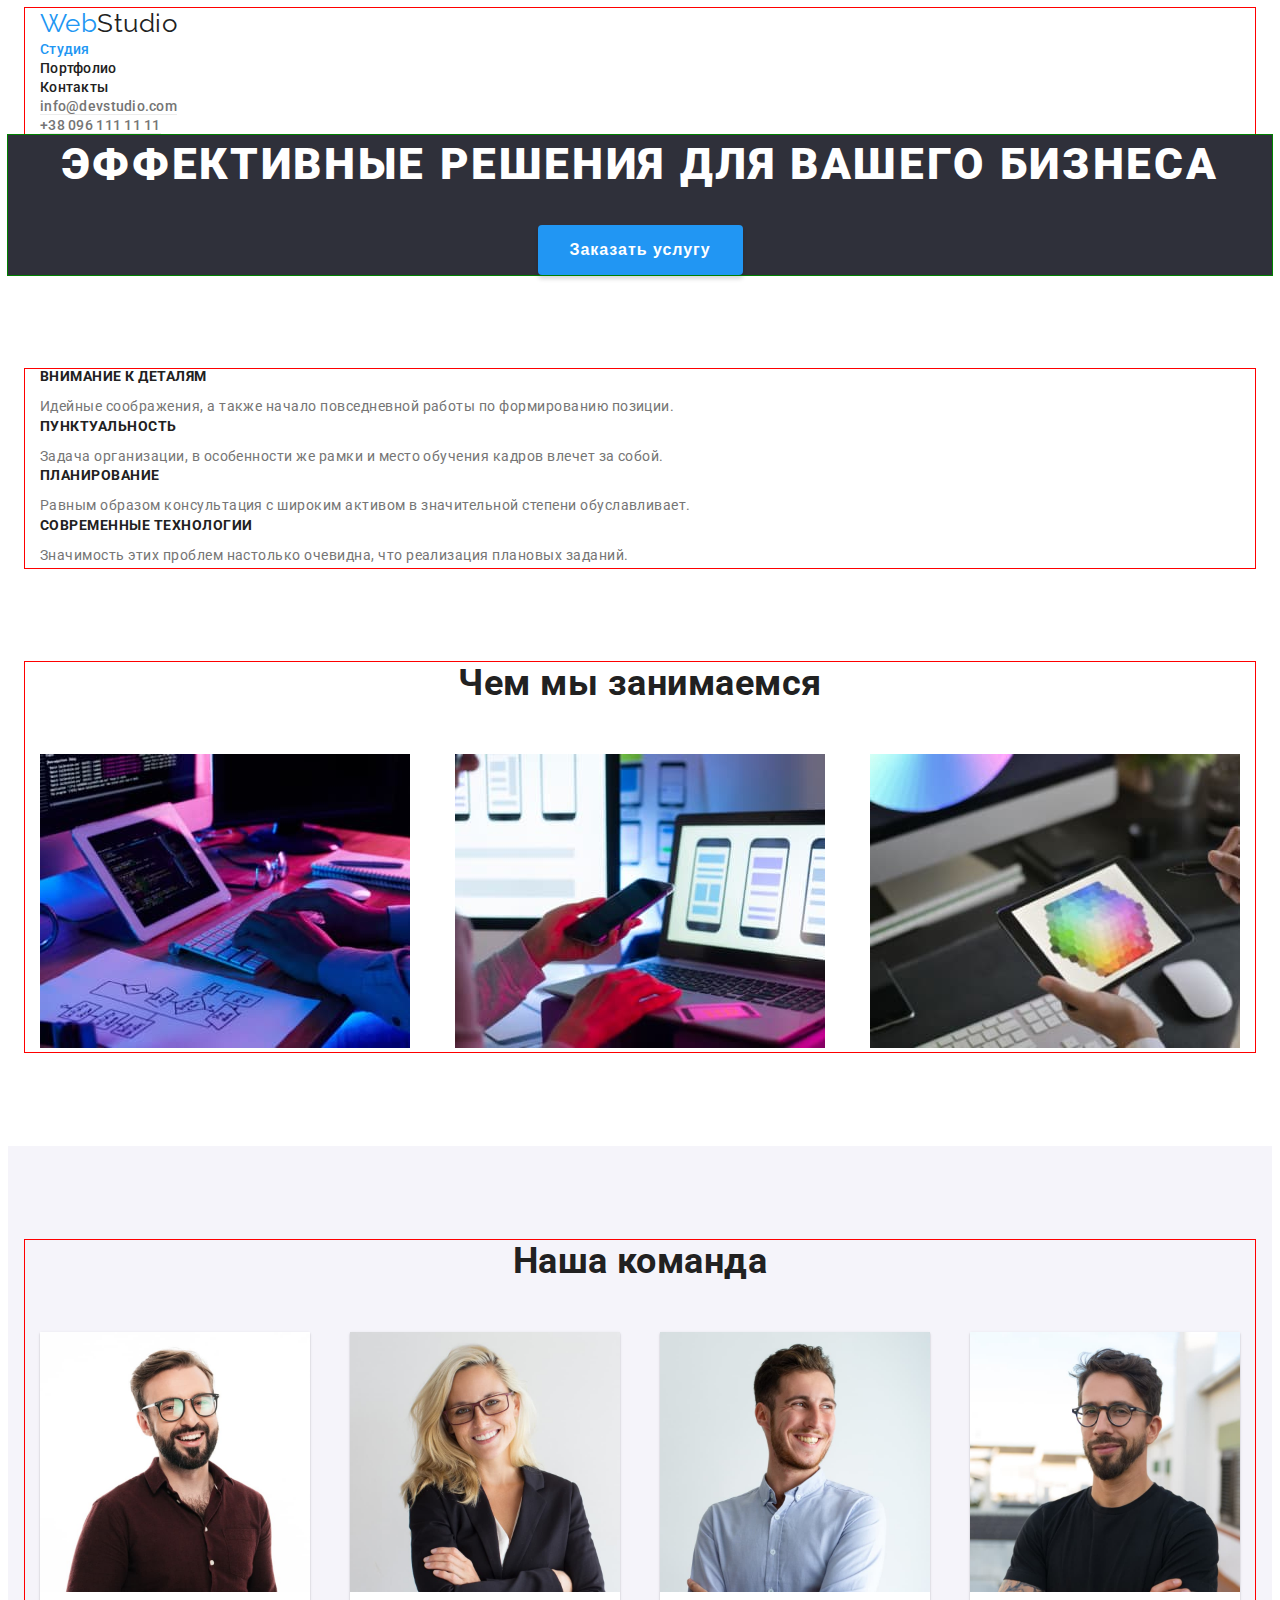
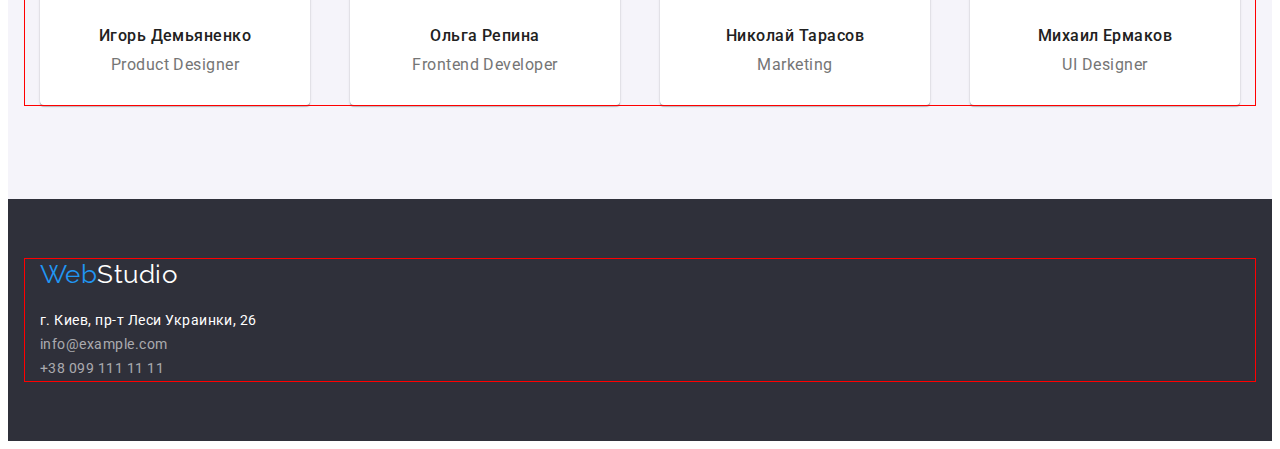
==== commit 9c16b13d: "Add div-container" ====
--- a/index.html
+++ b/index.html
@@ -15,19 +15,21 @@
     <link rel="stylesheet" href="./css/styles.css">
 </head>
 <body>
-<header>
-    <a class="logo" href="./index.html" lang="en"><span class="logo-web">Web</span>Studio</a>
-    <nav>
-        <ul>
-            <li><a href="./index.html" class="nav-link current">Студия</a></li>
-            <li><a href="./portfolio.html" class="nav-link">Портфолио</a></li>
-            <li><a href="#contacts" class="nav-link">Контакты</a></li>
-        </ul>
-    </nav>
-        <ul>
+<header class="header">
+    <div class="container">
+        <a class="logo" href="./index.html" lang="en"><span class="logo-web">Web</span>Studio</a>
+        <nav>
+            <ul class="list">
+                <li><a href="./index.html" class="nav-link current">Студия</a></li>
+                <li><a href="./portfolio.html" class="nav-link">Портфолио</a></li>
+                <li><a href="#contacts" class="nav-link">Контакты</a></li>
+            </ul>
+        </nav>
+        <ul class="list">
             <li><a class="contact-link header" href="mailto:info@devstudio.com">info@devstudio.com</a></li>
             <li><a class="contact-link header" href="tel:+380961111111">+38 096 111 11 11</a></li>
         </ul>
+    </div>
     </header>
 
 <main>
@@ -39,80 +41,91 @@
     
     <!--Особенности-->
     <section class="section">
-        <h2 style="display: none">Особенности</h2>
-        <ul class="features-list">
-            <li>
-                <h3 class="title">Внимание к деталям</h3>
-                <p class="features-item">Идейные соображения, а также начало повседневной работы по формированию позиции.</p>
-            </li>
-            <li>
-                <h3 class="title">Пунктуальность</h3>
-                <p class="features-item">Задача организации, в особенности же рамки и место обучения кадров влечет за собой.</p>
-            </li>
-            <li>
-                <h3 class="title">Планирование</h3>
-                <p class="features-item">Равным образом консультация с широким активом в значительной степени обуславливает.</p>
-            </li>
-            <li>
-                <h3 class="title">Современные технологии</h3>
-                <p class="features-item">Значимость этих проблем настолько очевидна, что реализация плановых заданий.</p>
-            </li>
-        </ul>
+        <div class="container">
+            <h2 style="display: none">Особенности</h2>
+            <ul class="features-list list">
+                <li>
+                    <h3 class="title">Внимание к деталям</h3>
+                    <p class="features-item">Идейные соображения, а также начало повседневной работы по формированию позиции.</p>
+                </li>
+                <li>
+                    <h3 class="title">Пунктуальность</h3>
+                    <p class="features-item">Задача организации, в особенности же рамки и место обучения кадров влечет за собой.</p>
+                </li>
+                <li>
+                    <h3 class="title">Планирование</h3>
+                    <p class="features-item">Равным образом консультация с широким активом в значительной степени обуславливает.</p>
+                </li>
+                <li>
+                    <h3 class="title">Современные технологии</h3>
+                    <p class="features-item">Значимость этих проблем настолько очевидна, что реализация плановых заданий.</p>
+                </li>
+            </ul>
+        </div>
+        
     </section>
 
     <!--Чем мы занимаемся-->
-    <section class="section">
-        <h2 class="section-title">Чем мы занимаемся</h2>
-        <ul class="service-list">
-            <li>
-                <img src="./img/img1.jpg" alt="Планшет и клавиатура на столе" width="370">
-            </li>
-            <li>
-                <img src="./img/img2.jpg" alt="Смартфон в руках на фоне ноутбука" width="370">
-            </li>
-            <li>
-                <img src="./img/img3.jpg" alt="На планшете показана раскладка цветов" width="370">
-            </li>
-        </ul>
+    <section class="section-service">
+        <div class="container">
+            <h2 class="section-title">Чем мы занимаемся</h2>
+            <ul class="service-list list">
+                <li>
+                    <img src="./img/img1.jpg" alt="Планшет и клавиатура на столе" width="370">
+                </li>
+                <li>
+                    <img src="./img/img2.jpg" alt="Смартфон в руках на фоне ноутбука" width="370">
+                </li>
+                <li>
+                    <img src="./img/img3.jpg" alt="На планшете показана раскладка цветов" width="370">
+                </li>
+            </ul>
+        </div>
     </section>
 
     <!--Наша команда-->
     <section class="section team">
-        <h2 class="section-title">Наша команда</h2>
-        <ul class="team-list">
-            <li class="team-item">
-                <img src="./img/photo-igor.jpg" alt="Игорь Демьяненко" width="270">
-                <h3 class="title">Игорь Демьяненко</h3>
-                <p class="team-item-profile" lang="en">Product Designer</p>
-            </li>
-            <li class="team-item">
-                <img src="./img/photo-olga.jpg" alt="Ольга Репина" width="270">
-                <h3 class="title">Ольга Репина</h3>
-                <p class="team-item-profile" lang="en">Frontend Developer</p>
-            </li>
-            <li class="team-item">
-                <img src="./img/photo-nikolaj.jpg" alt="Николай Тарасов" width="270">
-                <h3 class="title">Николай Тарасов</h3>
-                <p class="team-item-profile" lang="en">Marketing</p>
-            </li>
-            <li class="team-item">
-                <img src="./img//photo-mike.jpg" alt="Михаил Ермаков" width="270">
-                <h3 class="title">Михаил Ермаков</h3>
-                <p class="team-item-profile" lang="en">UI Designer</p>
-            </li>
-        </ul>
+        <div class="container">
+            <h2 class="section-title">Наша команда</h2>
+            <ul class="team-list list">
+                <li class="team-item">
+                    <img class="team-img" src="./img/photo-igor.jpg" alt="Игорь Демьяненко" width="270">
+                    <h3 class="title">Игорь Демьяненко</h3>
+                    <p class="team-item-profile" lang="en">Product Designer</p>
+                </li>
+                <li class="team-item">
+                    <img class="team-img" src="./img/photo-olga.jpg" alt="Ольга Репина" width="270">
+                    <h3 class="title">Ольга Репина</h3>
+                    <p class="team-item-profile" lang="en">Frontend Developer</p>
+                </li>
+                <li class="team-item">
+                    <img class="team-img" src="./img/photo-nikolaj.jpg" alt="Николай Тарасов" width="270">
+                    <h3 class="title">Николай Тарасов</h3>
+                    <p class="team-item-profile" lang="en">Marketing</p>
+                </li>
+                <li class="team-item">
+                    <img class="team-img" src="./img//photo-mike.jpg" alt="Михаил Ермаков" width="270">
+                    <h3 class="title">Михаил Ермаков</h3>
+                    <p class="team-item-profile" lang="en">UI Designer</p>
+                </li>
+            </ul>
+        </div>
     </section>
 </main>
 
 <footer id="contacts">
-    <a class="logo footer-logo" href="./index.html" lang="en"><span class="logo-web">Web</span>Studio</a>
-    <address>
-    <ul class="footer-list">
-        <li><a class="address-link" href="https://goo.gl/maps/L3QvmrdTpUSkbaW27" target="_blank" rel="noopener noreferrer">г. Киев, пр-т Леси Украинки, 26</a></li>
-        <li><a class="contact-link footer" href="mailto:info@example.com">info@example.com</a></li>
-        <li><a class="contact-link footer" href="tel:+380991111111">+38 099 111 11 11</a></li>
-    </ul>
-    </address>
+    <div class="container">
+        <a class="logo footer-logo" href="./index.html" lang="en"><span class="logo-web">Web</span>Studio</a>
+        <address>
+            <ul class="footer-list list">
+                <li><a class="address-link" href="https://goo.gl/maps/L3QvmrdTpUSkbaW27" target="_blank"
+                        rel="noopener noreferrer">г. Киев, пр-т Леси Украинки, 26</a></li>
+                <li><a class="contact-link footer" href="mailto:info@example.com">info@example.com</a></li>
+                <li><a class="contact-link footer" href="tel:+380991111111">+38 099 111 11 11</a></li>
+            </ul>
+        </address>
+    </div>
+    
 </footer>
 
 </body>
--- a/css/styles.css
+++ b/css/styles.css
@@ -14,6 +14,7 @@
 
 
 :root{
+   --primary-font-family:"Roboto", sans-serif;
    --body-background-color: #FFFFFF; 
    --title-text-color: #212121;
    --primary-text-color:#757575;
@@ -26,17 +27,47 @@
 
 
 body{
-  font-family: 'Roboto', sans-serif;
-  letter-spacing: 0.03em;
+  font-family: var(--primary-font-family);
   color: var(--primary-text-color);
   background-color: var(--body-background-color);  
-}
-ul{
+  letter-spacing: 0.03em;
+}
+
+/* h1, h2, h3, h4, h5, h6, p{
+   margin: 0;
+} */
+
+.container{
+   margin-right: auto;
+   margin-left: auto;
+   width: 1200px;
+   padding-left: 15px;
+   padding-right: 15px;
+
+
+   outline: 1px solid red;
+}
+
+.list{
    list-style: none;
+   margin: 0;
+   padding: 0;
 }
 
 a{
    text-decoration: none;
+}
+
+.hero{
+
+
+   outline: 1px solid green;
+}
+
+/* HEADER */
+
+.header{
+   border-bottom: 1px solid #ECECEC;
 }
 
 .logo{
@@ -80,25 +111,34 @@
 /* герой */
 
 .hero{
+   text-align: center;
    background-color: var(--footer-bg-color);
 }
 
 .hero-title{
+   margin: 0;
+   margin-bottom: 30px;
    font-weight: 900;
    font-size: 44px;
    line-height: 1.36;
-   text-align: center;
    letter-spacing: 0.06em;
    text-transform: uppercase;
    color: var(--white-text-color);
-}
+
+}
+
 .button.primary{
+   padding: 10px 32px;
+   min-width: 200px;
    font-weight: 700;
    font-size: 16px;
    line-height: 1.87;
    letter-spacing: 0.06em;
+   text-align: center;
    color: var(--white-text-color);
    background-color: var(--accent-color);
+   box-shadow: 0px 4px 4px rgba(0, 0, 0, 0.15);
+border-radius: 4px;
    cursor: pointer;
    border: none;
 }
@@ -108,7 +148,16 @@
    }
 
 /* Особенности */
+
+.section{
+   padding-top: 94px;
+   padding-bottom: 94px;
+
+}
+
 .features-list .title{
+   margin-top: 0;
+   margin-bottom: 10px;
    font-size: 14px;
    line-height: 1.14;
    text-transform: uppercase;
@@ -116,13 +165,27 @@
 }
 
 .features-item{
+   margin-top: 0;
+   margin-bottom: 0;
    font-size: 14px;
    line-height: 1.71;
 }
 
 /* Чем мы занимаемся */
 
+.section-service{
+   padding-bottom: 94px;
+
+}
+
+.service-list{
+   display: flex;
+   justify-content: space-between;
+}
+
 .section-title{
+   margin-top: 0;
+   margin-bottom: 50px;
    font-size: 36px;
    line-height: 1.17;
    text-align: center;
@@ -135,7 +198,19 @@
 background-color: var(--secondary-bg-color);
 }
 
+.team-list{
+   display: flex;
+   justify-content: space-between;
+
+}
+
+.team-img{
+   margin-bottom: 30px;
+}
+
 .team-list .title{
+   margin-top: 0;
+   margin-bottom: 10px;
    font-weight: 500;
    font-size: 16px;
    line-height: 1.19;
@@ -145,9 +220,18 @@
 
 .team-item{
    background-color: var(--body-background-color);
-}
+   box-shadow: 0px 1px 3px rgba(0, 0, 0, 0.12), 0px 1px 1px rgba(0, 0, 0, 0.14), 0px 2px 1px rgba(0, 0, 0, 0.2);
+   border-radius: 0px 0px 4px 4px;
+
+}
+
+/* .team-item:not(:last-child){
+   margin-right: 30px;
+} */
 
 .team-item-profile{
+   margin-top: 0;
+   margin-bottom: 30px;
    font-size: 16px;
    line-height: 1.19;
    text-align: center;
@@ -157,10 +241,13 @@
 /* Футер */
 #contacts{
    background-color: var(--footer-bg-color);
+   padding: 60px 0;
    }
 
    .footer-logo{
+      display: inline-block;
       color: var(--white-text-color);
+      margin-bottom: 20px;
    }
 
    .footer-list{
@@ -188,8 +275,18 @@
 
 /* ПОРТФОЛИО */
 
+.filter-button-list{
+   display: flex;
+   justify-content: center;
+   margin-bottom: 50px;
+}
+
+.filter-button-item:not(:last-child){
+   margin-right: 8px;
+}
+ 
 .filter-button{
-   font-family: inherit;
+   padding: 6px 22px;
    font-weight: 500;
    font-size: 16px;
    line-height: 1.62;
@@ -197,6 +294,7 @@
    background-color: var(--secondary-bg-color);
    border: none;
    cursor: pointer;
+   border-radius: 4px;
 }
 
 .filter-button:hover,
@@ -205,6 +303,10 @@
    background-color: var(--accent-color);
 }
 
+.project-list-item{
+   border: 1px solid #EEEEEE;
+}
+
 .project-list .title{
    font-size: 18px;
    line-height: 2;
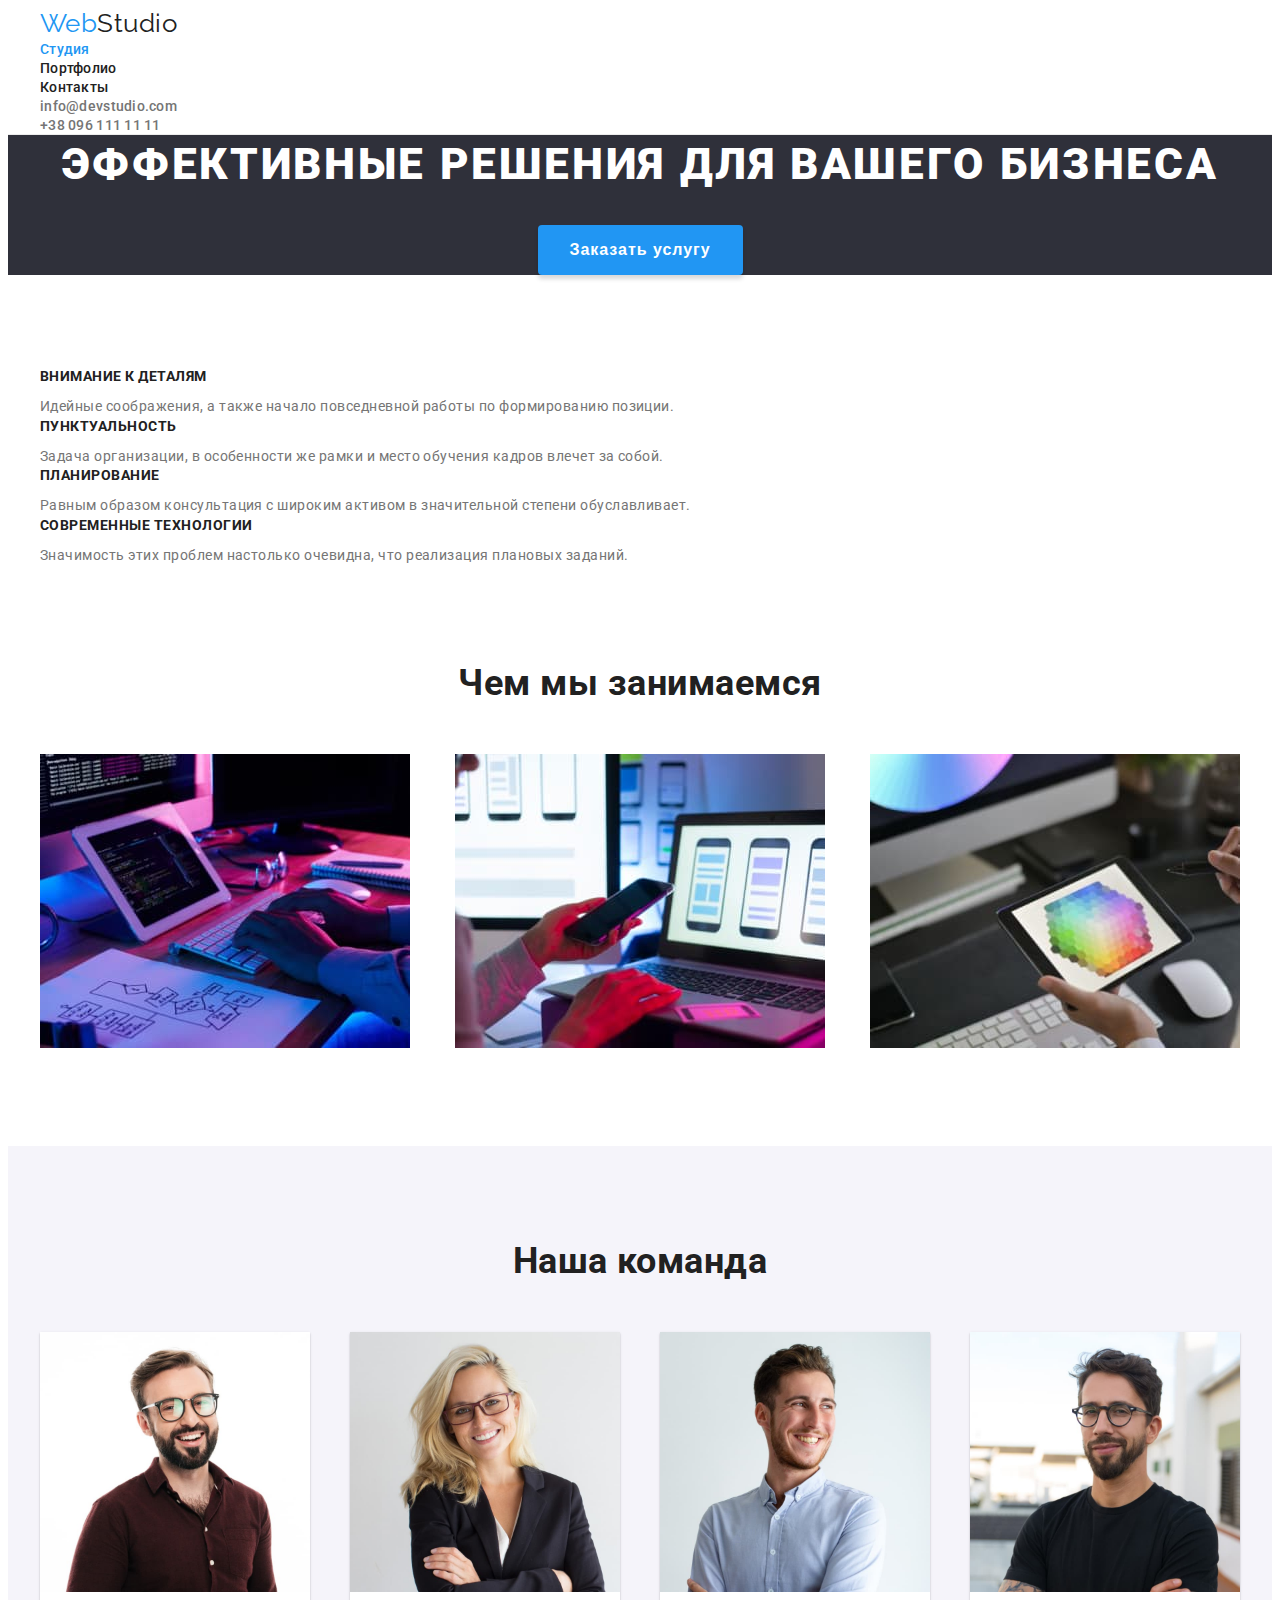
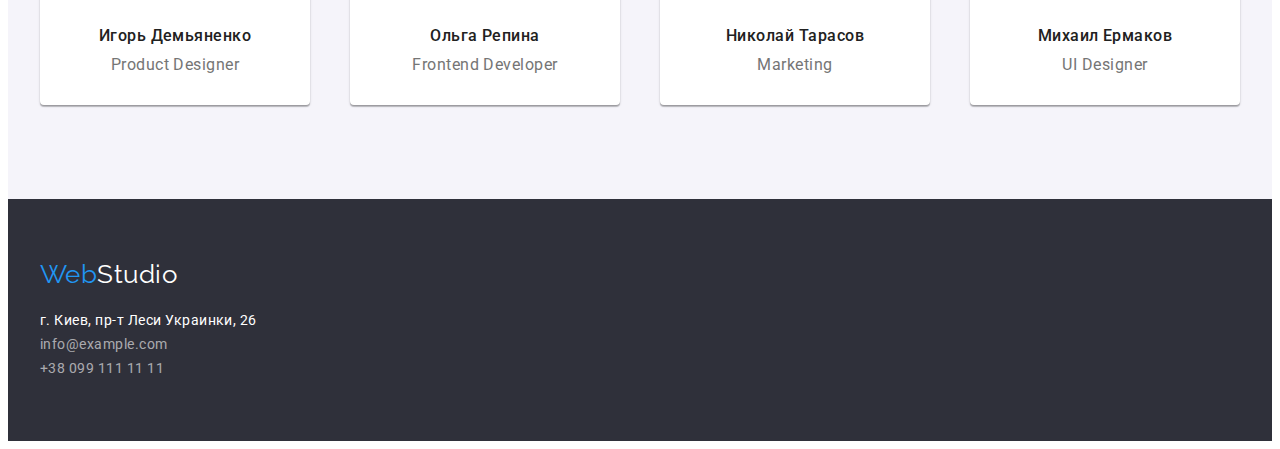
==== commit 02aeb3f1: "Adjusted header" ====
--- a/index.html
+++ b/index.html
@@ -15,7 +15,7 @@
     <link rel="stylesheet" href="./css/styles.css">
 </head>
 <body>
-<header class="header">
+<header class="page-header">
     <div class="container">
         <a class="logo" href="./index.html" lang="en"><span class="logo-web">Web</span>Studio</a>
         <nav>
--- a/css/styles.css
+++ b/css/styles.css
@@ -45,7 +45,7 @@
    padding-right: 15px;
 
 
-   outline: 1px solid red;
+   /* outline: 1px solid red; */
 }
 
 .list{
@@ -61,12 +61,12 @@
 .hero{
 
 
-   outline: 1px solid green;
+   /* outline: 1px solid green; */
 }
 
 /* HEADER */
 
-.header{
+.page-header{
    border-bottom: 1px solid #ECECEC;
 }
 
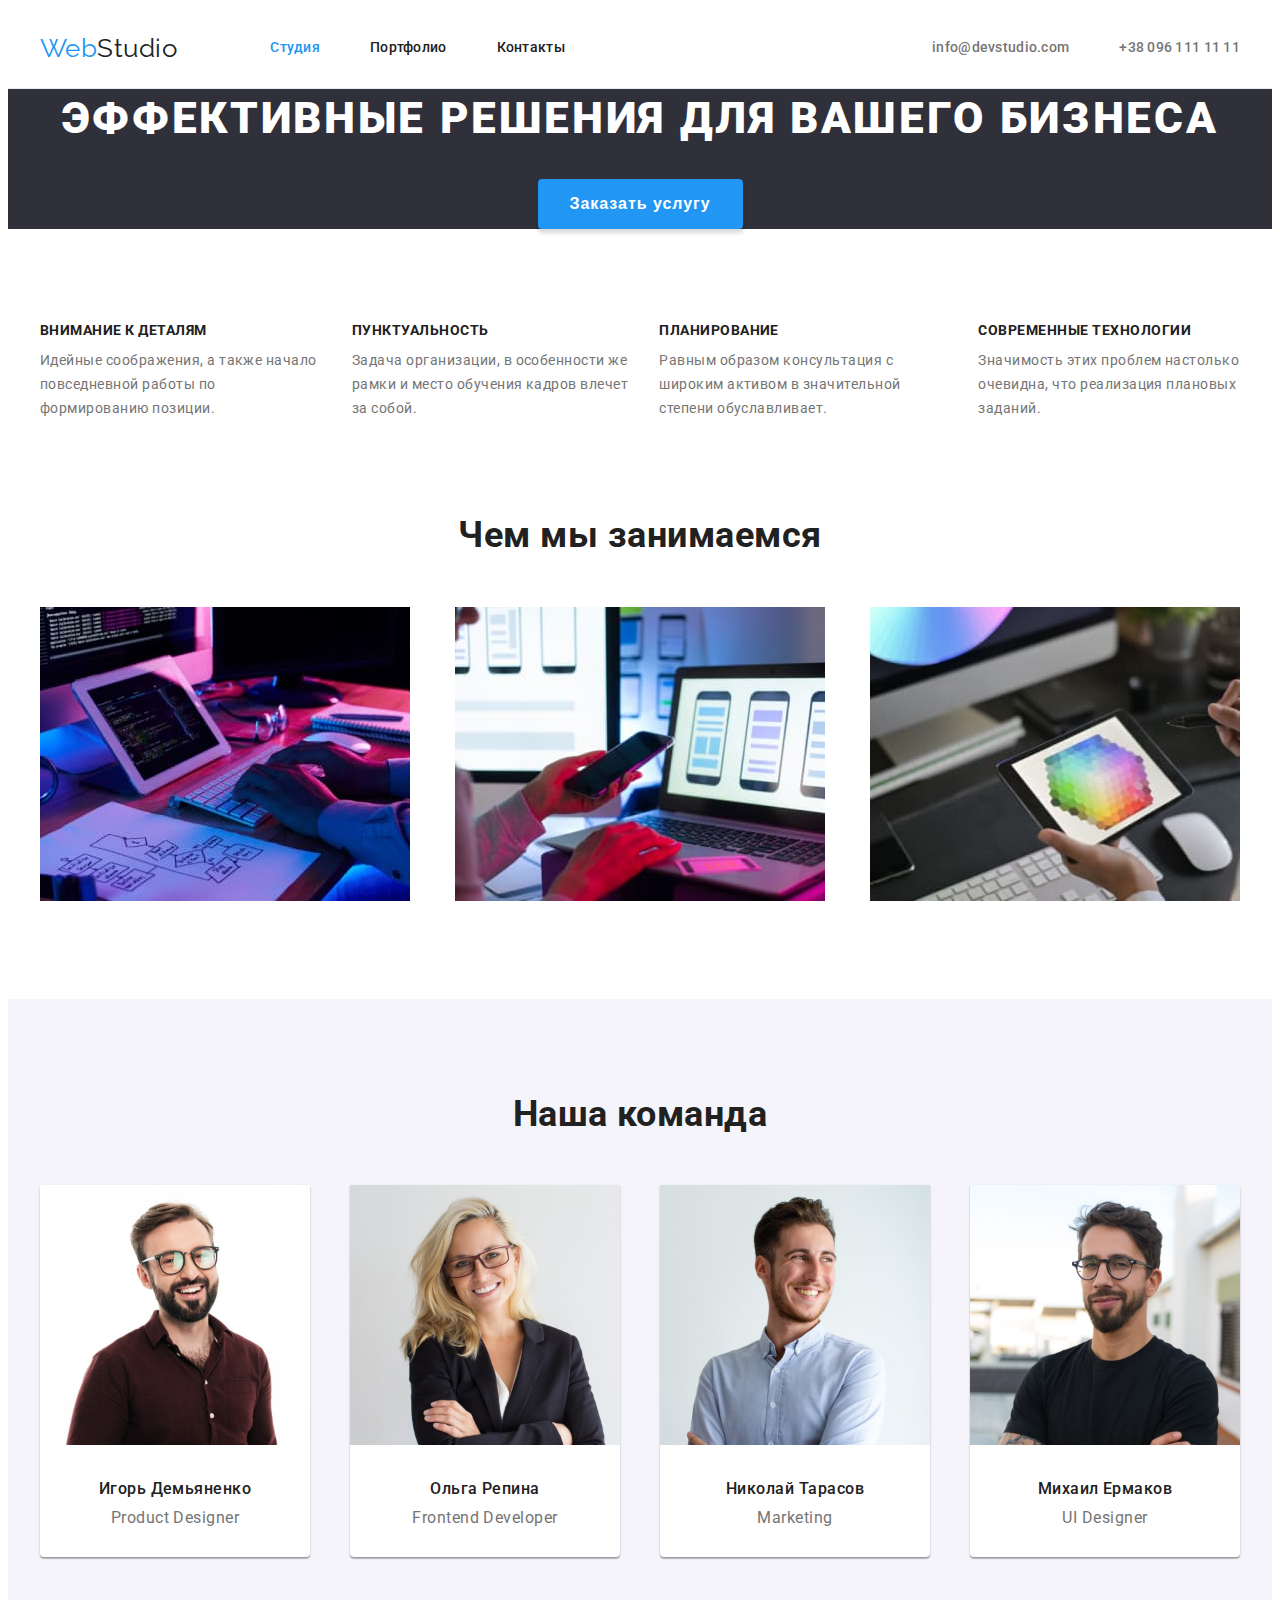
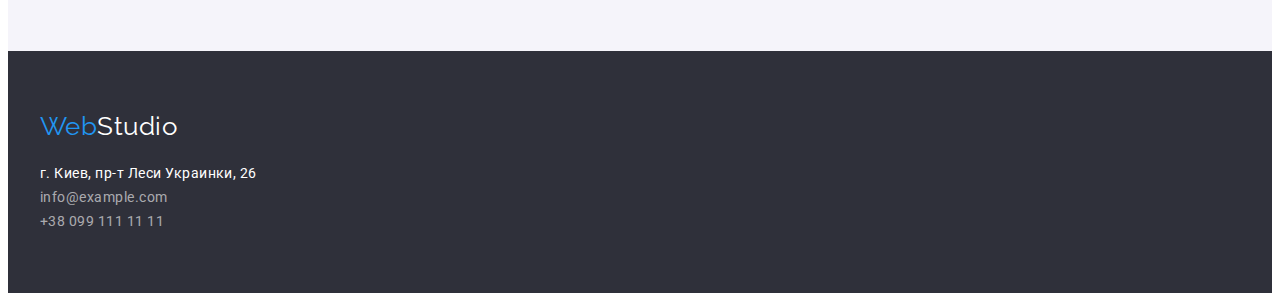
==== commit 9206d347: "Add css flex" ====
--- a/index.html
+++ b/index.html
@@ -16,18 +16,18 @@
 </head>
 <body>
 <header class="page-header">
-    <div class="container">
+    <div class="header-container container">
         <a class="logo" href="./index.html" lang="en"><span class="logo-web">Web</span>Studio</a>
         <nav>
-            <ul class="list">
-                <li><a href="./index.html" class="nav-link current">Студия</a></li>
-                <li><a href="./portfolio.html" class="nav-link">Портфолио</a></li>
-                <li><a href="#contacts" class="nav-link">Контакты</a></li>
+            <ul class="nav-list list">
+                <li class="nav-list-item"><a href="./index.html" class="nav-link current">Студия</a></li>
+                <li class="nav-list-item"><a href="./portfolio.html" class="nav-link">Портфолио</a></li>
+                <li class="nav-list-item"><a href="#contacts" class="nav-link">Контакты</a></li>
             </ul>
         </nav>
-        <ul class="list">
-            <li><a class="contact-link header" href="mailto:info@devstudio.com">info@devstudio.com</a></li>
-            <li><a class="contact-link header" href="tel:+380961111111">+38 096 111 11 11</a></li>
+        <ul class="contact-list list">
+            <li class="contact-list-item"><a class="contact-link header" href="mailto:info@devstudio.com">info@devstudio.com</a></li>
+            <li class="contact-list-item"><a class="contact-link header" href="tel:+380961111111">+38 096 111 11 11</a></li>
         </ul>
     </div>
     </header>
--- a/css/styles.css
+++ b/css/styles.css
@@ -50,24 +50,25 @@
 
 .list{
    list-style: none;
+
    margin: 0;
    padding: 0;
+   
 }
 
 a{
    text-decoration: none;
 }
 
-.hero{
-
-
-   /* outline: 1px solid green; */
-}
-
 /* HEADER */
 
 .page-header{
    border-bottom: 1px solid #ECECEC;
+}
+
+.header-container{
+   display: flex;
+   align-items: center;
 }
 
 .logo{
@@ -81,12 +82,25 @@
 color: var(--accent-color);
 }
 
+.nav-list{
+   display: flex;
+   margin-left: 93px;
+}
+
 .nav-link{
-    font-weight: 500;
-    font-size: 14px;
-    line-height: 1.14;
-    letter-spacing: 0.02em;
-    color: var(--title-text-color);
+   display: block;
+   padding-top: 32px;
+   padding-bottom: 32px;
+
+   font-weight: 500;
+   font-size: 14px;
+   line-height: 1.14;
+   letter-spacing: 0.02em;
+   color: var(--title-text-color);
+}
+
+.nav-list-item:not(:last-child){
+   margin-right: 50px;
 }
 
 .nav-link:hover, 
@@ -100,7 +114,20 @@
 
 /* Телефон и почта */
 
+.contact-list{
+   display: flex;
+   margin-left: auto;
+}
+
+.contact-list-item:not(:last-child){
+   margin-right: 50px;
+}
+
 .contact-link.header{
+   display: block;
+   padding-top: 32px;
+   padding-bottom: 32px;
+
    font-weight: 500;
    font-size: 14px;
    line-height: 1.14;
@@ -112,12 +139,14 @@
 
 .hero{
    text-align: center;
+
    background-color: var(--footer-bg-color);
 }
 
 .hero-title{
    margin: 0;
    margin-bottom: 30px;
+
    font-weight: 900;
    font-size: 44px;
    line-height: 1.36;
@@ -130,15 +159,17 @@
 .button.primary{
    padding: 10px 32px;
    min-width: 200px;
+   text-align: center;
+
    font-weight: 700;
    font-size: 16px;
    line-height: 1.87;
    letter-spacing: 0.06em;
-   text-align: center;
+
    color: var(--white-text-color);
    background-color: var(--accent-color);
    box-shadow: 0px 4px 4px rgba(0, 0, 0, 0.15);
-border-radius: 4px;
+   border-radius: 4px;
    cursor: pointer;
    border: none;
 }
@@ -155,9 +186,18 @@
 
 }
 
+.features-list{
+   display: flex;
+}
+
+.features-list li:not(:last-child){
+   margin-right: 30px;
+}
+
 .features-list .title{
    margin-top: 0;
    margin-bottom: 10px;
+
    font-size: 14px;
    line-height: 1.14;
    text-transform: uppercase;
@@ -167,6 +207,7 @@
 .features-item{
    margin-top: 0;
    margin-bottom: 0;
+
    font-size: 14px;
    line-height: 1.71;
 }
@@ -186,6 +227,7 @@
 .section-title{
    margin-top: 0;
    margin-bottom: 50px;
+
    font-size: 36px;
    line-height: 1.17;
    text-align: center;
@@ -195,13 +237,12 @@
 /* Наша команда */
 
 .team{
-background-color: var(--secondary-bg-color);
+   background-color: var(--secondary-bg-color);
 }
 
 .team-list{
    display: flex;
    justify-content: space-between;
-
 }
 
 .team-img{
@@ -211,10 +252,11 @@
 .team-list .title{
    margin-top: 0;
    margin-bottom: 10px;
+   text-align: center;
+
    font-weight: 500;
    font-size: 16px;
    line-height: 1.19;
-   text-align: center;
    color: var(--title-text-color);
 }
 
@@ -222,7 +264,6 @@
    background-color: var(--body-background-color);
    box-shadow: 0px 1px 3px rgba(0, 0, 0, 0.12), 0px 1px 1px rgba(0, 0, 0, 0.14), 0px 2px 1px rgba(0, 0, 0, 0.2);
    border-radius: 0px 0px 4px 4px;
-
 }
 
 /* .team-item:not(:last-child){
@@ -232,6 +273,7 @@
 .team-item-profile{
    margin-top: 0;
    margin-bottom: 30px;
+
    font-size: 16px;
    line-height: 1.19;
    text-align: center;
@@ -239,30 +281,32 @@
 
 
 /* Футер */
+
 #contacts{
    background-color: var(--footer-bg-color);
    padding: 60px 0;
-   }
-
-   .footer-logo{
-      display: inline-block;
-      color: var(--white-text-color);
-      margin-bottom: 20px;
-   }
-
-   .footer-list{
-      font-style: normal;
-      font-weight: 400;
-      font-size: 14px;
-      line-height: 1.71;
-   }
-
-   .address-link{
-      color: var(--white-text-color);
-   }
-
-   .contact-link.footer{
-       color: var(--footer-contact-text-color);
+}
+
+.footer-logo{
+   display: inline-block;
+   margin-bottom: 20px;
+
+   color: var(--white-text-color);
+}
+
+.footer-list{
+   font-style: normal;
+   font-weight: 400;
+   font-size: 14px;
+   line-height: 1.71;
+}
+
+.address-link{
+   color: var(--white-text-color);
+}
+
+.contact-link.footer{
+   color: var(--footer-contact-text-color);
 }
 
 .contact-link:hover,
@@ -287,6 +331,7 @@
  
 .filter-button{
    padding: 6px 22px;
+
    font-weight: 500;
    font-size: 16px;
    line-height: 1.62;
@@ -303,11 +348,31 @@
    background-color: var(--accent-color);
 }
 
+.project-list{
+   display: flex;
+   flex-wrap: wrap;
+   margin: -15px;
+}
+
 .project-list-item{
+   width: 370px;
+   margin: 15px;
+   
    border: 1px solid #EEEEEE;
 }
 
+.project-list-item img{
+   display: block;
+}
+
+.project-text{
+   padding: 20px 24px;
+}
+
 .project-list .title{
+   margin-top: 0;
+   margin-bottom: 4px;
+
    font-size: 18px;
    line-height: 2;
    letter-spacing: 0.06em;
@@ -315,6 +380,8 @@
 }
 
 .project-item{
+   margin: 0;
+
    font-weight: 400;
    font-size: 16px;
    line-height: 1.87;
